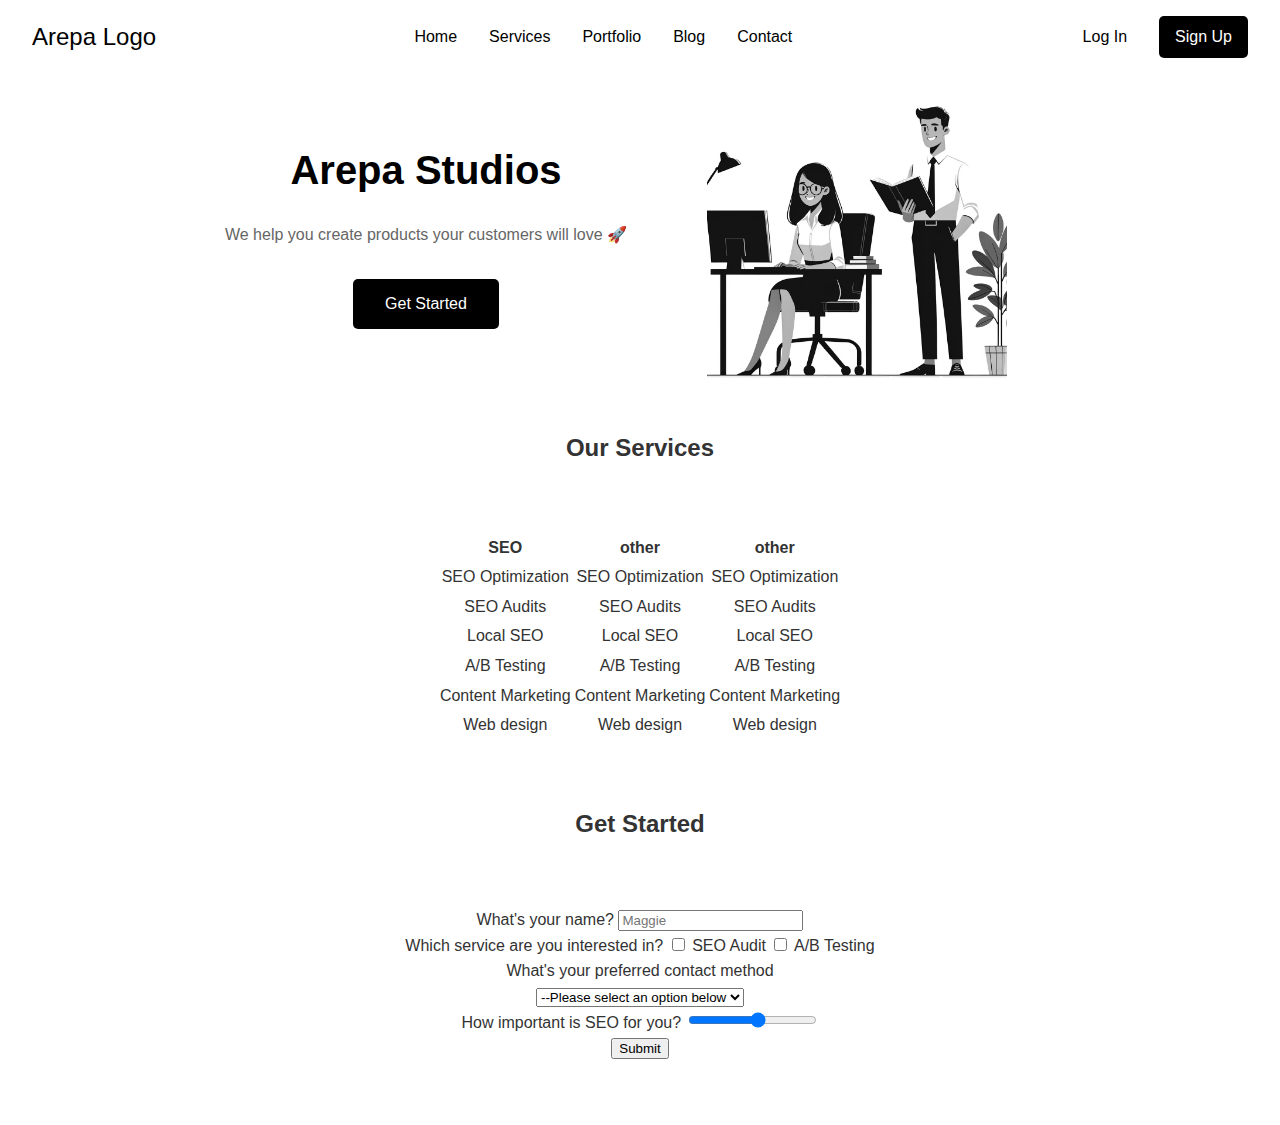
==== index.html @ 4d491606 "hero updates" ====
<!DOCTYPE html>
<html lang="en">
	<head>
		<meta charset="UTF-8" />
		<meta
			name="viewport"
			content="width=device-width, initial-scale=1.0" />
		<title>Grow your business Arepa Studios</title>
		<link
			rel="stylesheet"
			href="index.css " />
	</head>
	<body>
		<header>
			<nav>
				<div class="logo">Arepa Logo</div>
				<ul class="nav-links">
					<li><a href="#home">Home</a></li>
					<li><a href="#services">Services</a></li>
					<li><a href="#portfolio">Portfolio</a></li>
					<li><a href="#blog">Blog</a></li>
					<li><a href="#contact">Contact</a></li>
				</ul>
				<div class="auth-buttons">
					<a
						href="#login"
						class="log-in"
						>Log In</a
					>
					<a
						href="#signup"
						class="sign-up"
						>Sign Up</a
					>
				</div>
			</nav>
		</header>
		<main>
			<section id="main">
				<section
					id="home-section"
					class="hero">
					<h1>Arepa Studios</h1>
					<p>We help you create products your customers will love 🚀</p>
					<div class="cta-buttons">
						<a
							href="#get-started"
							class="btn-get-started"
							>Get Started</a
						>
					</div>
				</section>
				<section class="hero-image-section">
					<img
						src="hero-image.png"
						alt="working-to-help-you"
						id="hero-image" />
				</section>
			</section>
			<h2>Our Services</h2>
			<section id="table-section">
				<table id="services-table">
					<thead>
						<tr>
							<th>SEO</th>
							<th>other</th>
							<th>other</th>
						</tr>
					</thead>
					<tbody>
						<tr>
							<td>SEO Optimization</td>
							<td>SEO Optimization</td>
							<td>SEO Optimization</td>
						</tr>
						<tr>
							<td>SEO Audits</td>
							<td>SEO Audits</td>
							<td>SEO Audits</td>
						</tr>
						<tr>
							<td>Local SEO</td>
							<td>Local SEO</td>
							<td>Local SEO</td>
						</tr>
						<tr>
							<td>A/B Testing</td>
							<td>A/B Testing</td>
							<td>A/B Testing</td>
						</tr>
						<tr>
							<td>Content Marketing</td>
							<td>Content Marketing</td>
							<td>Content Marketing</td>
						</tr>
						<tr>
							<td>Web design</td>
							<td>Web design</td>
							<td>Web design</td>
						</tr>
					</tbody>
				</table>
			</section>
			<h2>Get Started</h2>
			<section id="form">
				<form
					action="/service"
					method="get"
					id="contact-form">
					<div>
						<label for="name-input">What's your name?</label>
						<input
							type="text"
							id="name-input"
							placeholder="Maggie"
							name="name"
							required="true"
							minlength="3"
							maxlength="30" />
					</div>
					<div>
						<label for="service-input"
							>Which service are you interested in?</label
						>
						<input
							type="checkbox"
							id="seo-audit"
							name="seo-audit" />
						<label for="seo-audit">SEO Audit</label>
						<input
							type="checkbox"
							id="ab-testing"
							name="ab-testing" />
						<label for="ab-testing">A/B Testing</label>
					</div>
					<div>
						<p>What's your preferred contact method</p>
						<select
							name="contact-method"
							id="contact-method"
							required="true">
							<option value="">--Please select an option below</option>
							<option value="Call">Call</option>
							<option value="Text">Text</option>
						</select>
					</div>
					<div>
						<label for="seo-importance">How important is SEO for you?</label>
						<input
							type="range"
							name="seo-importance"
							id="seo-importance"
							min="1"
							max="10"
							required="true" />
					</div>
					<button type="submit">Submit</button>
				</form>
			</section>
		</main>
		<footer></footer>
	</body>
</html>
---- index.css ----
/* Reset some basic elements */
body,
h1,
h2,
p,
ul {
	margin: 0;
	padding: 0;
}

/* Basic styling */
body {
	font-family: 'Arial', sans-serif;
	line-height: 1.6;
	color: #333;
}
/* Navigation styling */
nav {
	display: flex;
	justify-content: space-between;
	align-items: center;
	padding: 1em 2em;
	background-color: #fff;
}
h1,
h2 {
	display: flex;
	justify-content: center;
}
.logo {
	font-size: 1.5em;
	color: #000;
}
.nav-links {
	list-style: none;
	display: flex;
}
.nav-links li {
	padding: 0 1em;
}
.nav-links a {
	text-decoration: none;
	color: #000;
}
.auth-buttons {
	display: flex;
}

.auth-buttons a {
	text-decoration: none;
	padding: 0.5em 1em;
	margin-left: 1em;
	border-radius: 5px;
	border: none;
}

.log-in {
	background-color: transparent;
	color: #000;
}

.sign-up {
	background-color: black;
	color: white;
}
/* Hero section styling */
.hero {
	text-align: center;
	padding: 4em 1em;
	background-color: white;
}

.hero h1 {
	margin-bottom: 0.5em;
	font-size: 2.5em;
	color: #000;
}

.hero p {
	margin-bottom: 2em;
	color: #666;
}

.cta-buttons {
	display: flex;
	justify-content: center;
	gap: 1em;
}

.btn-get-started {
	padding: 0.75em 2em;
	text-decoration: none;
	border-radius: 5px;
	border: none;
	color: white;
	cursor: pointer;
}

.btn-get-started {
	background-color: black; /* Update with the button color from your design */
}
.hero-image-section {
	text-align: center;
	padding: 0.75em 2em;
}
#hero-image {
	max-width: 300px;
	padding: 0.75em 2em;
}
#main {
	display: flex;
	justify-content: center;
}
#table-section {
	display: flex;
	justify-content: center;
	text-align: center;
	padding: 4em 1em;
}
#form {
	display: flex;
	justify-content: center;
	text-align: center;
	padding: 4em 1em;
}
@media (max-width: 768px) {
	/* Adjust styles for mobile responsiveness */
	.nav-links,
	.auth-buttons {
		display: none; /* Hide on mobile, show as dropdown, or turn into hamburger menu */
	}

	.hero {
		padding: 2em 1em;
	}

	.cta-buttons {
		flex-direction: column;
	}
}
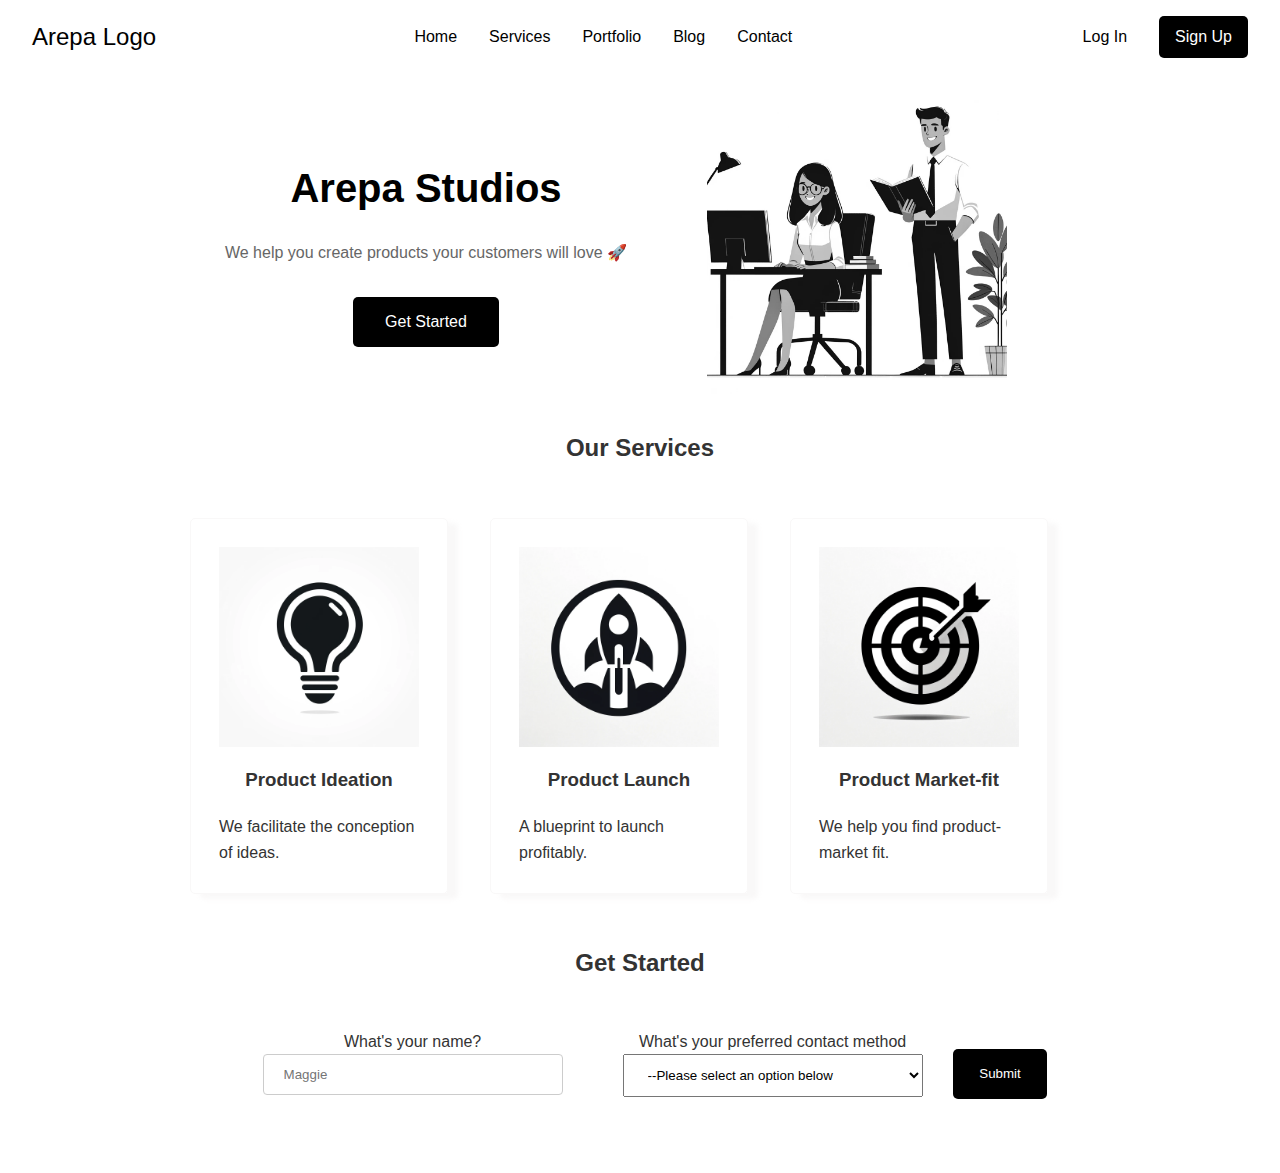
==== commit 4c109c3f: "style changes" ====
--- a/index.html
+++ b/index.html
@@ -36,29 +36,73 @@
 			</nav>
 		</header>
 		<main>
-			<section id="main">
-				<section
-					id="home-section"
-					class="hero">
-					<h1>Arepa Studios</h1>
-					<p>We help you create products your customers will love 🚀</p>
-					<div class="cta-buttons">
-						<a
-							href="#get-started"
-							class="btn-get-started"
-							>Get Started</a
-						>
+			<section
+				id="Hero"
+				class="Section">
+				<div class="Container">
+					<div id="hero-container">
+						<div
+							id="home-section"
+							class="hero">
+							<h1>Arepa Studios</h1>
+							<p>We help you create products your customers will love 🚀</p>
+							<div class="cta-buttons">
+								<a
+									href="#get-started"
+									class="btn-cta"
+									>Get Started</a
+								>
+							</div>
+						</div>
+						<div class="hero-image-section">
+							<img
+								src="assets/hero-image.png"
+								alt="working-to-help-you"
+								id="hero-image" />
+						</div>
 					</div>
-				</section>
-				<section class="hero-image-section">
-					<img
-						src="hero-image.png"
-						alt="working-to-help-you"
-						id="hero-image" />
-				</section>
+				</div>
 			</section>
 			<h2>Our Services</h2>
-			<section id="table-section">
+			<section
+				class="Section"
+				id="cards section">
+				<div class="Container">
+					<div class="card-holder">
+						<div
+							class="card-div"
+							id="card-one">
+							<img
+								src="assets/lightbulb-ideation.webp"
+								alt="product ideation card"
+								class="product-image" />
+							<h3>Product Ideation</h3>
+							<p>We facilitate the conception of ideas.</p>
+						</div>
+						<div
+							class="card-div"
+							id="card-two">
+							<img
+								src="assets/launch.webp"
+								alt="product launch card"
+								class="product-image" />
+							<h3>Product Launch</h3>
+							<p>A blueprint to launch profitably.</p>
+						</div>
+						<div
+							class="card-div"
+							id="card-three">
+							<img
+								src="assets/pmf.webp"
+								alt="product Market-fit card"
+								class="product-image" />
+							<h3>Product Market-fit</h3>
+							<p>We help you find product-market fit.</p>
+						</div>
+					</div>
+				</div>
+			</section>
+			<!-- <section id="table-section">
 				<table id="services-table">
 					<thead>
 						<tr>
@@ -100,61 +144,46 @@
 						</tr>
 					</tbody>
 				</table>
-			</section>
+			</section> -->
 			<h2>Get Started</h2>
 			<section id="form">
 				<form
 					action="/service"
 					method="get"
-					id="contact-form">
-					<div>
-						<label for="name-input">What's your name?</label>
-						<input
-							type="text"
-							id="name-input"
-							placeholder="Maggie"
-							name="name"
-							required="true"
-							minlength="3"
-							maxlength="30" />
+					id="contact-form"
+					class="form">
+					<div id="form-div">
+						<div class="form-input-div">
+							<label for="name-input">What's your name?</label>
+							<input
+								type="text"
+								id="name-input"
+								placeholder="Maggie"
+								name="name"
+								required="true"
+								minlength="3"
+								maxlength="30" />
+						</div>
+						<div
+							id="contact-method-div"
+							class="form-input-div">
+							<p>What's your preferred contact method</p>
+							<select
+								name="contact-method"
+								id="contact-method"
+								required="true">
+								<option value="">--Please select an option below</option>
+								<option value="Call">Call</option>
+								<option value="Text">Text</option>
+							</select>
+						</div>
+						<button
+							type="submit"
+							class="btn-cta"
+							id="form-button">
+							Submit
+						</button>
 					</div>
-					<div>
-						<label for="service-input"
-							>Which service are you interested in?</label
-						>
-						<input
-							type="checkbox"
-							id="seo-audit"
-							name="seo-audit" />
-						<label for="seo-audit">SEO Audit</label>
-						<input
-							type="checkbox"
-							id="ab-testing"
-							name="ab-testing" />
-						<label for="ab-testing">A/B Testing</label>
-					</div>
-					<div>
-						<p>What's your preferred contact method</p>
-						<select
-							name="contact-method"
-							id="contact-method"
-							required="true">
-							<option value="">--Please select an option below</option>
-							<option value="Call">Call</option>
-							<option value="Text">Text</option>
-						</select>
-					</div>
-					<div>
-						<label for="seo-importance">How important is SEO for you?</label>
-						<input
-							type="range"
-							name="seo-importance"
-							id="seo-importance"
-							min="1"
-							max="10"
-							required="true" />
-					</div>
-					<button type="submit">Submit</button>
 				</form>
 			</section>
 		</main>
--- a/index.css
+++ b/index.css
@@ -87,21 +87,43 @@
 	gap: 1em;
 }
 
-.btn-get-started {
+.btn-cta {
 	padding: 0.75em 2em;
 	text-decoration: none;
 	border-radius: 5px;
 	border: none;
 	color: white;
 	cursor: pointer;
-}
-
-.btn-get-started {
-	background-color: black; /* Update with the button color from your design */
+	background-color: #000;
+}
+.btn-cta:hover {
+	background-color: #464343;
+	padding: 1.5em 3em;
 }
 .hero-image-section {
 	text-align: center;
 	padding: 0.75em 2em;
+}
+.card-holder {
+	display: grid;
+	grid-template-columns: [one] 1fr [two] 300px [three] 300px [four] 300px [five] 1fr;
+	justify-content: center;
+	margin: 50px;
+}
+.card-div {
+	display: flex;
+	max-width: 200px;
+	border: 1px solid #e6e3e33f;
+	border-radius: 5px;
+	flex-direction: column;
+	justify-content: center;
+	justify-items: center;
+	align-items: center;
+	padding: 28px;
+	box-shadow: 10px 5px 5px #e6e3e33f;
+}
+.product-image {
+	max-width: 200px;
 }
 #hero-image {
 	max-width: 300px;
@@ -121,7 +143,52 @@
 	display: flex;
 	justify-content: center;
 	text-align: center;
-	padding: 4em 1em;
+	padding: 1em 1em;
+	margin-bottom: 20px;
+}
+#form-div {
+	display: flex;
+	flex-direction: row;
+	margin-bottom: 10px;
+}
+.form-input-div {
+	display: flex;
+	flex-direction: column;
+	margin: 30px;
+}
+#hero-container {
+	display: flex;
+	flex-direction: row;
+	justify-content: center;
+	align-items: center;
+}
+#card-one {
+	grid-column-start: two;
+}
+#card-two {
+	grid-column-start: three;
+}
+#card-three {
+	grid-column-start: four;
+}
+#contact-method-div {
+	width: 300px;
+}
+#contact-method {
+	padding: 12px 20px;
+	box-sizing: border-box;
+}
+#form-button {
+	max-width: 100px;
+	max-height: 50px;
+	margin-top: 50px;
+}
+#name-input {
+	width: 300px;
+	padding: 12px 20px;
+	border: 1px solid #ccc;
+	border-radius: 4px;
+	box-sizing: border-box;
 }
 @media (max-width: 768px) {
 	/* Adjust styles for mobile responsiveness */
@@ -137,4 +204,28 @@
 	.cta-buttons {
 		flex-direction: column;
 	}
-}
+	.product-image {
+		max-width: 150px;
+	}
+}
+@media (max-width: 430px) {
+	.card-holder {
+		grid-template-columns: [one] 120px [two] 120px [three] 120px;
+	}
+	.card-div {
+		max-width: 100px;
+		padding: 15px;
+	}
+	.product-image {
+		max-width: 100px;
+	}
+	#card-one {
+		grid-column-start: one;
+	}
+	#card-two {
+		grid-column-start: two;
+	}
+	#card-three {
+		grid-column-start: three;
+	}
+}
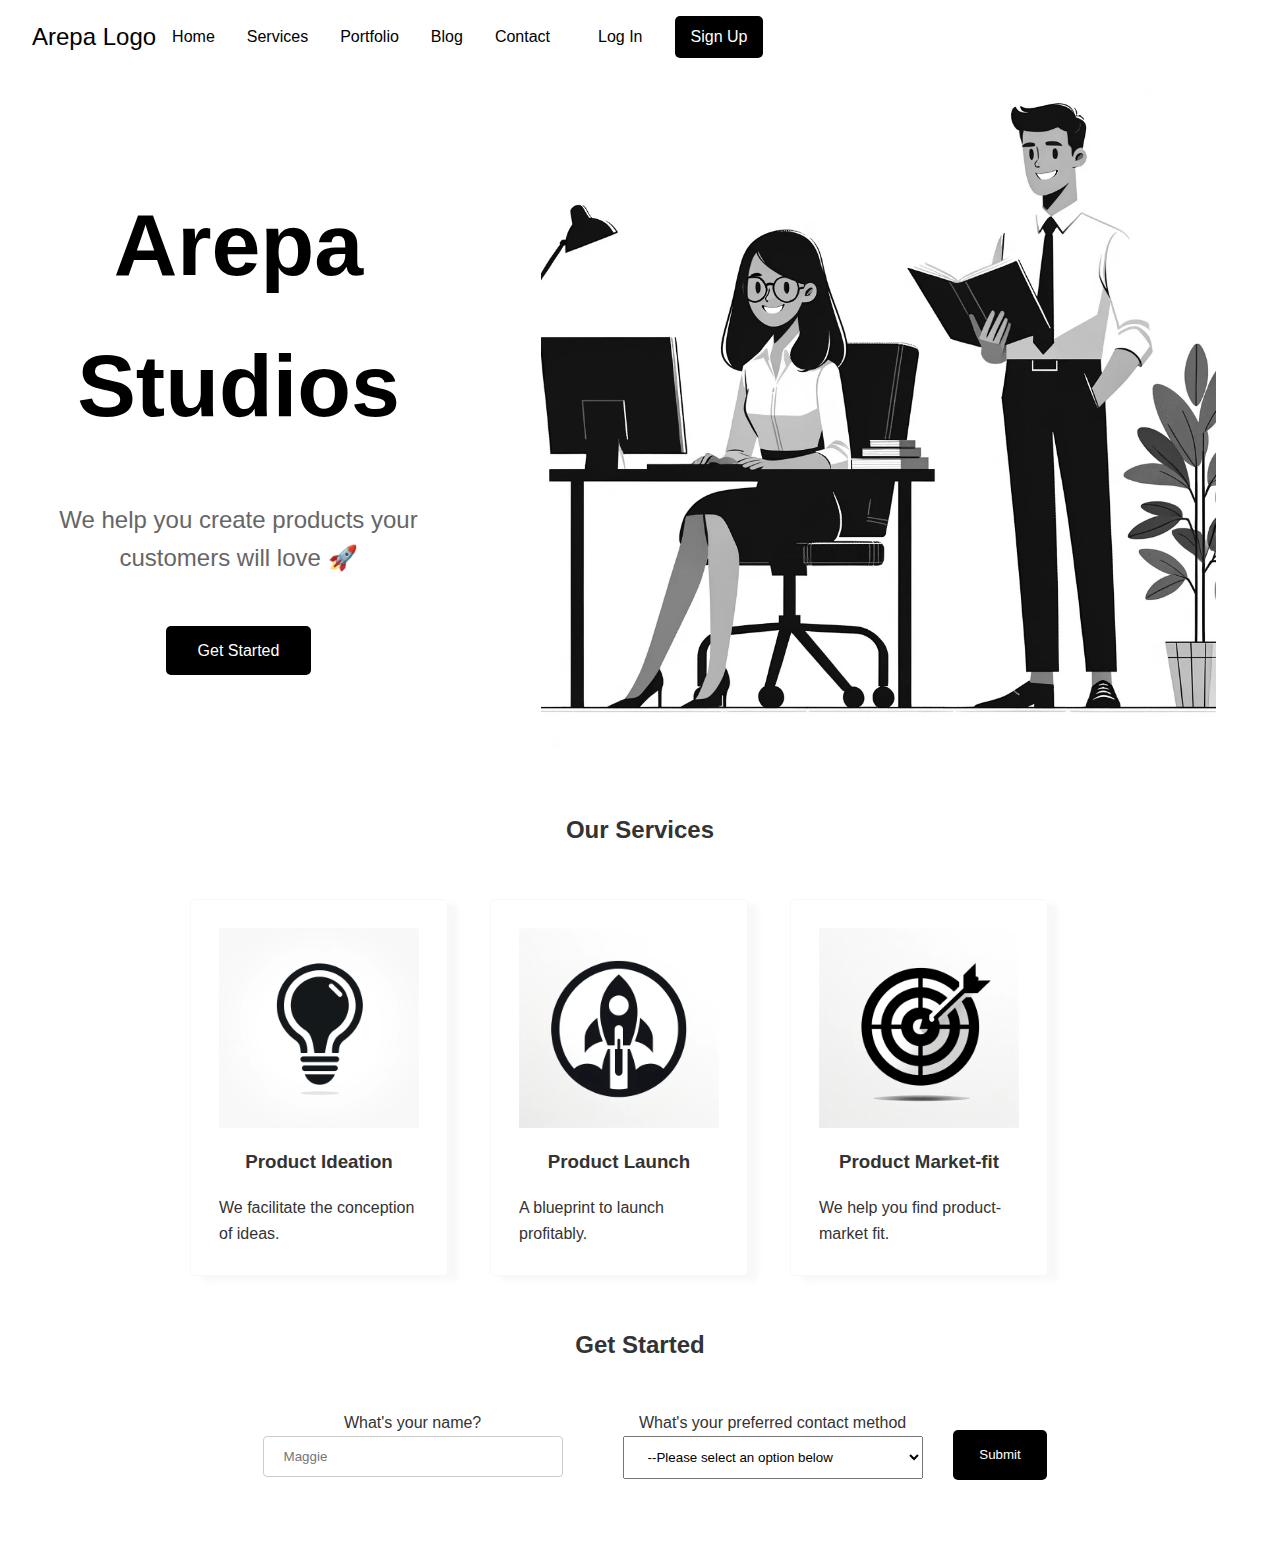
==== commit 7ce68fc6: "adds position" ====
--- a/index.html
+++ b/index.html
@@ -12,28 +12,32 @@
 	</head>
 	<body>
 		<header>
-			<nav>
-				<div class="logo">Arepa Logo</div>
-				<ul class="nav-links">
-					<li><a href="#home">Home</a></li>
-					<li><a href="#services">Services</a></li>
-					<li><a href="#portfolio">Portfolio</a></li>
-					<li><a href="#blog">Blog</a></li>
-					<li><a href="#contact">Contact</a></li>
-				</ul>
-				<div class="auth-buttons">
-					<a
-						href="#login"
-						class="log-in"
-						>Log In</a
-					>
-					<a
-						href="#signup"
-						class="sign-up"
-						>Sign Up</a
-					>
+			<section class="Section">
+				<div class="Container">
+					<nav class="nav">
+						<div class="logo">Arepa Logo</div>
+						<ul class="nav-links">
+							<li><a href="#home">Home</a></li>
+							<li><a href="#services">Services</a></li>
+							<li><a href="#portfolio">Portfolio</a></li>
+							<li><a href="#blog">Blog</a></li>
+							<li><a href="#contact">Contact</a></li>
+						</ul>
+						<div class="auth-buttons">
+							<a
+								href="#login"
+								class="log-in"
+								>Log In</a
+							>
+							<a
+								href="#signup"
+								class="sign-up"
+								>Sign Up</a
+							>
+						</div>
+					</nav>
 				</div>
-			</nav>
+			</section>
 		</header>
 		<main>
 			<section
@@ -102,49 +106,7 @@
 					</div>
 				</div>
 			</section>
-			<!-- <section id="table-section">
-				<table id="services-table">
-					<thead>
-						<tr>
-							<th>SEO</th>
-							<th>other</th>
-							<th>other</th>
-						</tr>
-					</thead>
-					<tbody>
-						<tr>
-							<td>SEO Optimization</td>
-							<td>SEO Optimization</td>
-							<td>SEO Optimization</td>
-						</tr>
-						<tr>
-							<td>SEO Audits</td>
-							<td>SEO Audits</td>
-							<td>SEO Audits</td>
-						</tr>
-						<tr>
-							<td>Local SEO</td>
-							<td>Local SEO</td>
-							<td>Local SEO</td>
-						</tr>
-						<tr>
-							<td>A/B Testing</td>
-							<td>A/B Testing</td>
-							<td>A/B Testing</td>
-						</tr>
-						<tr>
-							<td>Content Marketing</td>
-							<td>Content Marketing</td>
-							<td>Content Marketing</td>
-						</tr>
-						<tr>
-							<td>Web design</td>
-							<td>Web design</td>
-							<td>Web design</td>
-						</tr>
-					</tbody>
-				</table>
-			</section> -->
+
 			<h2>Get Started</h2>
 			<section id="form">
 				<form
--- a/index.css
+++ b/index.css
@@ -72,12 +72,13 @@
 
 .hero h1 {
 	margin-bottom: 0.5em;
-	font-size: 2.5em;
+	font-size: 5.5em;
 	color: #000;
 }
 
 .hero p {
 	margin-bottom: 2em;
+	font-size: 1.5em;
 	color: #666;
 }
 
@@ -97,8 +98,10 @@
 	background-color: #000;
 }
 .btn-cta:hover {
-	background-color: #464343;
-	padding: 1.5em 3em;
+	background-color: gray;
+	position: relative;
+	bottom: 5px;
+	right: 5px;
 }
 .hero-image-section {
 	text-align: center;
@@ -125,8 +128,13 @@
 .product-image {
 	max-width: 200px;
 }
+.nav {
+	position: fixed;
+	top: 0px;
+	left: 0px;
+}
 #hero-image {
-	max-width: 300px;
+	max-width: 675px;
 	padding: 0.75em 2em;
 }
 #main {
@@ -161,6 +169,7 @@
 	flex-direction: row;
 	justify-content: center;
 	align-items: center;
+	margin: 60px 0 20px 0;
 }
 #card-one {
 	grid-column-start: two;
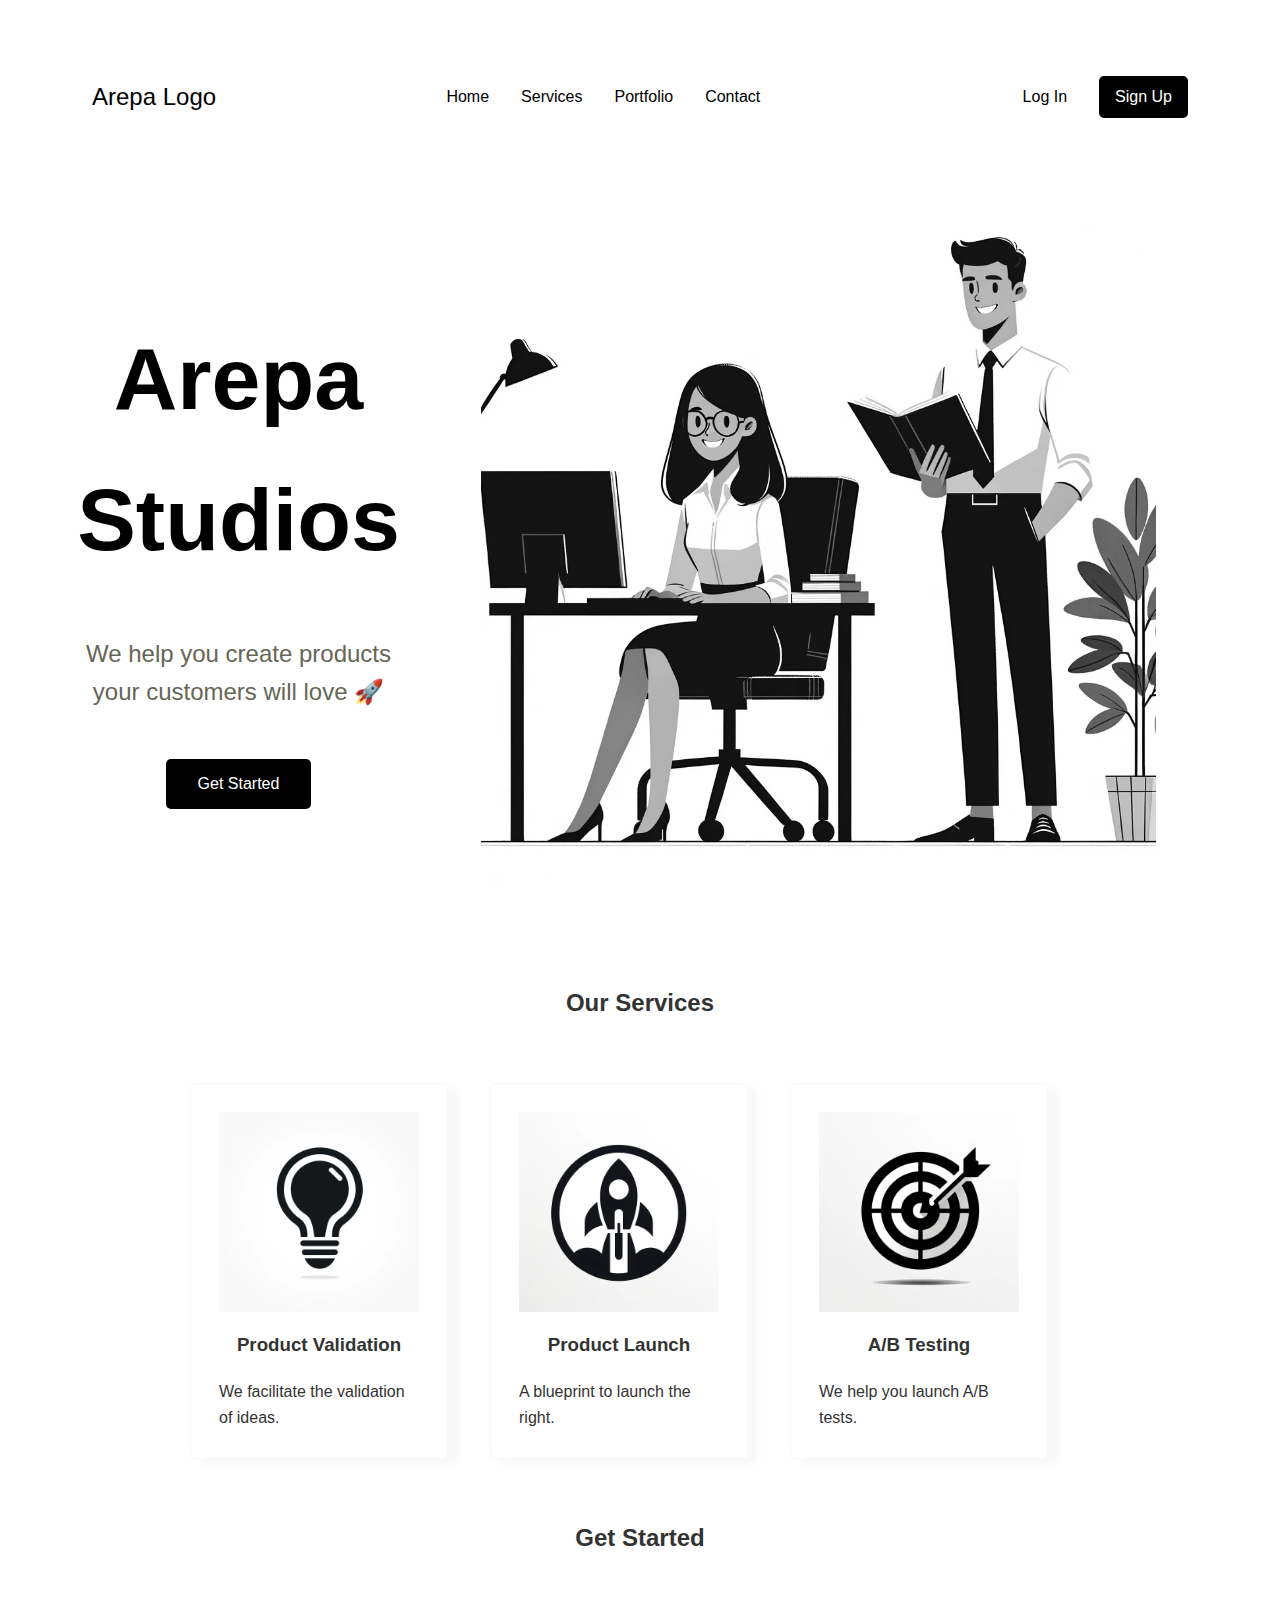
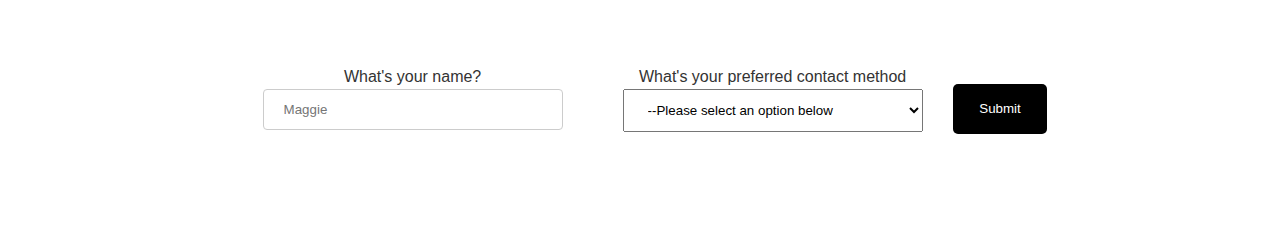
==== commit 3a515f2c: "makes it responsive" ====
--- a/index.html
+++ b/index.html
@@ -14,13 +14,33 @@
 		<header>
 			<section class="Section">
 				<div class="Container">
-					<nav class="nav">
+					<nav id="nav-bar">
 						<div class="logo">Arepa Logo</div>
 						<ul class="nav-links">
 							<li><a href="#home">Home</a></li>
 							<li><a href="#services">Services</a></li>
 							<li><a href="#portfolio">Portfolio</a></li>
-							<li><a href="#blog">Blog</a></li>
+							<li><a href="#contact">Contact</a></li>
+						</ul>
+						<div class="auth-buttons">
+							<a
+								href="#login"
+								class="log-in"
+								>Log In</a
+							>
+							<a
+								href="#signup"
+								class="sign-up"
+								>Sign Up</a
+							>
+						</div>
+					</nav>
+					<nav id="burguer-nav-bar">
+						<div class="logo">Arepa Logo</div>
+						<ul class="nav-links">
+							<li><a href="#home">Home</a></li>
+							<li><a href="#services">Services</a></li>
+							<li><a href="#portfolio">Portfolio</a></li>
 							<li><a href="#contact">Contact</a></li>
 						</ul>
 						<div class="auth-buttons">
@@ -80,8 +100,8 @@
 								src="assets/lightbulb-ideation.webp"
 								alt="product ideation card"
 								class="product-image" />
-							<h3>Product Ideation</h3>
-							<p>We facilitate the conception of ideas.</p>
+							<h3>Product Validation</h3>
+							<p>We facilitate the validation of ideas.</p>
 						</div>
 						<div
 							class="card-div"
@@ -91,7 +111,7 @@
 								alt="product launch card"
 								class="product-image" />
 							<h3>Product Launch</h3>
-							<p>A blueprint to launch profitably.</p>
+							<p>A blueprint to launch the right.</p>
 						</div>
 						<div
 							class="card-div"
@@ -100,15 +120,16 @@
 								src="assets/pmf.webp"
 								alt="product Market-fit card"
 								class="product-image" />
-							<h3>Product Market-fit</h3>
-							<p>We help you find product-market fit.</p>
+							<h3>A/B Testing</h3>
+							<p>We help you launch A/B tests.</p>
 						</div>
 					</div>
 				</div>
 			</section>
-
 			<h2>Get Started</h2>
-			<section id="form">
+			<section
+				id="form"
+				class="Section">
 				<form
 					action="/service"
 					method="get"
--- a/index.css
+++ b/index.css
@@ -1,4 +1,3 @@
-/* Reset some basic elements */
 body,
 h1,
 h2,
@@ -8,19 +7,21 @@
 	padding: 0;
 }
 
-/* Basic styling */
 body {
 	font-family: 'Arial', sans-serif;
 	line-height: 1.6;
 	color: #333;
 }
-/* Navigation styling */
+
 nav {
 	display: flex;
 	justify-content: space-between;
 	align-items: center;
 	padding: 1em 2em;
 	background-color: #fff;
+	/* position: fixed; */
+	top: 0px;
+	left: 0px;
 }
 h1,
 h2 {
@@ -63,7 +64,9 @@
 	background-color: black;
 	color: white;
 }
-/* Hero section styling */
+.Section {
+	margin: 60px 60px;
+}
 .hero {
 	text-align: center;
 	padding: 4em 1em;
@@ -79,7 +82,7 @@
 .hero p {
 	margin-bottom: 2em;
 	font-size: 1.5em;
-	color: #666;
+	color: #665;
 }
 
 .cta-buttons {
@@ -100,8 +103,10 @@
 .btn-cta:hover {
 	background-color: gray;
 	position: relative;
-	bottom: 5px;
-	right: 5px;
+	bottom: 1%;
+	right: 1px;
+	transition: background-color 1s ease;
+	transform: rotate(360deg);
 }
 .hero-image-section {
 	text-align: center;
@@ -111,7 +116,6 @@
 	display: grid;
 	grid-template-columns: [one] 1fr [two] 300px [three] 300px [four] 300px [five] 1fr;
 	justify-content: center;
-	margin: 50px;
 }
 .card-div {
 	display: flex;
@@ -128,11 +132,6 @@
 .product-image {
 	max-width: 200px;
 }
-.nav {
-	position: fixed;
-	top: 0px;
-	left: 0px;
-}
 #hero-image {
 	max-width: 675px;
 	padding: 0.75em 2em;
@@ -141,6 +140,9 @@
 	display: flex;
 	justify-content: center;
 }
+#burguer-nav-bar {
+	display: none;
+}
 #table-section {
 	display: flex;
 	justify-content: center;
@@ -152,7 +154,6 @@
 	justify-content: center;
 	text-align: center;
 	padding: 1em 1em;
-	margin-bottom: 20px;
 }
 #form-div {
 	display: flex;
@@ -169,7 +170,11 @@
 	flex-direction: row;
 	justify-content: center;
 	align-items: center;
-	margin: 60px 0 20px 0;
+	/* margin: 60px 0 20px 0; */
+}
+#home-section {
+	display: flex;
+	flex-direction: column;
 }
 #card-one {
 	grid-column-start: two;
@@ -199,17 +204,37 @@
 	border-radius: 4px;
 	box-sizing: border-box;
 }
+#text-div {
+	display: flex;
+	justify-content: center;
+}
 @media (max-width: 768px) {
-	/* Adjust styles for mobile responsiveness */
-	.nav-links,
-	.auth-buttons {
-		display: none; /* Hide on mobile, show as dropdown, or turn into hamburger menu */
+	nav {
+		display: flex;
+		flex-direction: column;
+		justify-content: space-between;
+		align-items: center;
+		padding: 1em 2em;
+		background-color: #fff;
+		/* position: fixed; */
+		top: 0px;
+		left: 0px;
+	}
+	nav ul,
+	nav div {
+		display: flex;
+		flex-direction: column;
 	}
 
 	.hero {
 		padding: 2em 1em;
 	}
-
+	#hero-container {
+		display: flex;
+		flex-direction: column;
+		justify-content: center;
+		align-items: center;
+	}
 	.cta-buttons {
 		flex-direction: column;
 	}
@@ -217,7 +242,16 @@
 		max-width: 150px;
 	}
 }
-@media (max-width: 430px) {
+@media (max-width: 435px) {
+	#hero-container {
+		display: flex;
+		flex-direction: column;
+		justify-content: center;
+		align-items: center;
+	}
+	#hero-image {
+		max-width: 390px;
+	}
 	.card-holder {
 		grid-template-columns: [one] 120px [two] 120px [three] 120px;
 	}
@@ -237,4 +271,16 @@
 	#card-three {
 		grid-column-start: three;
 	}
-}
+	#form-div {
+		display: flex;
+		flex-direction: column;
+		align-items: center;
+		width: 200px;
+		margin-bottom: 10px;
+	}
+	.form-input-div {
+		display: flex;
+		flex-direction: column;
+		margin: 30px;
+	}
+}
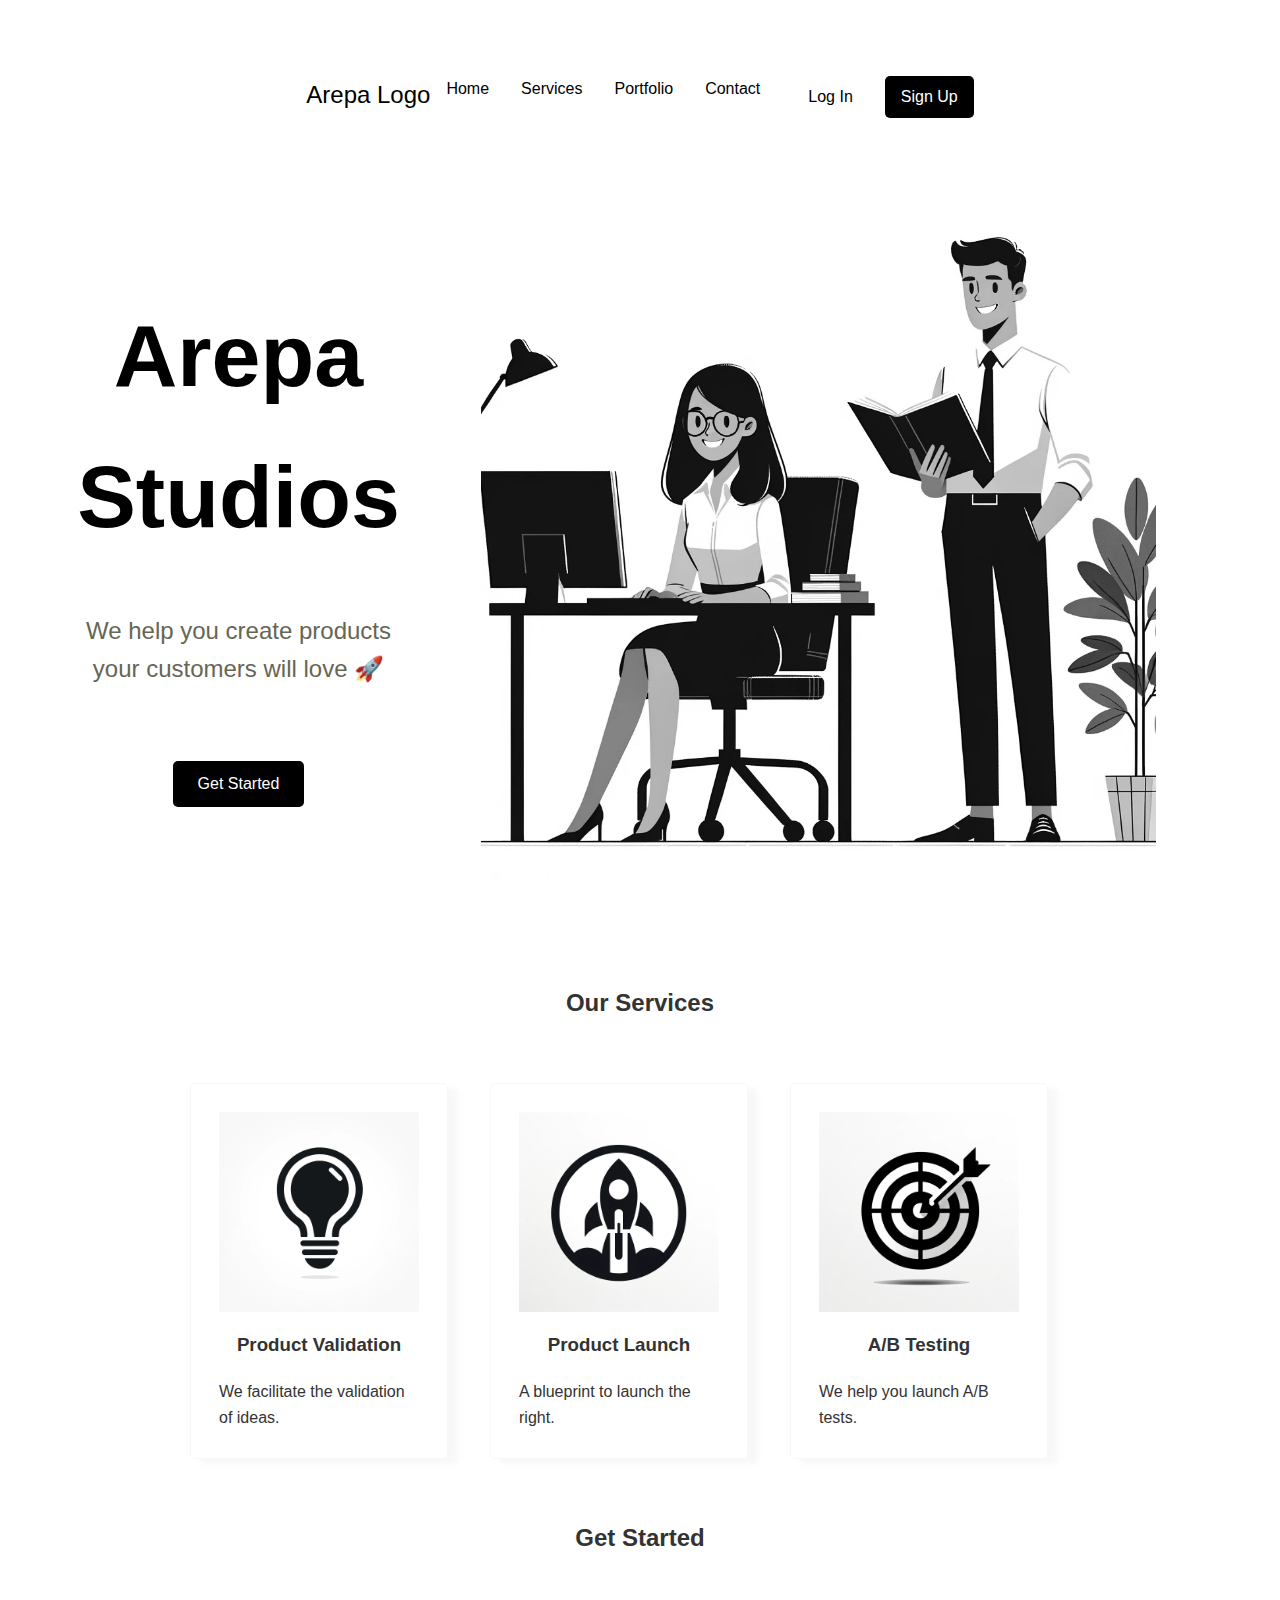
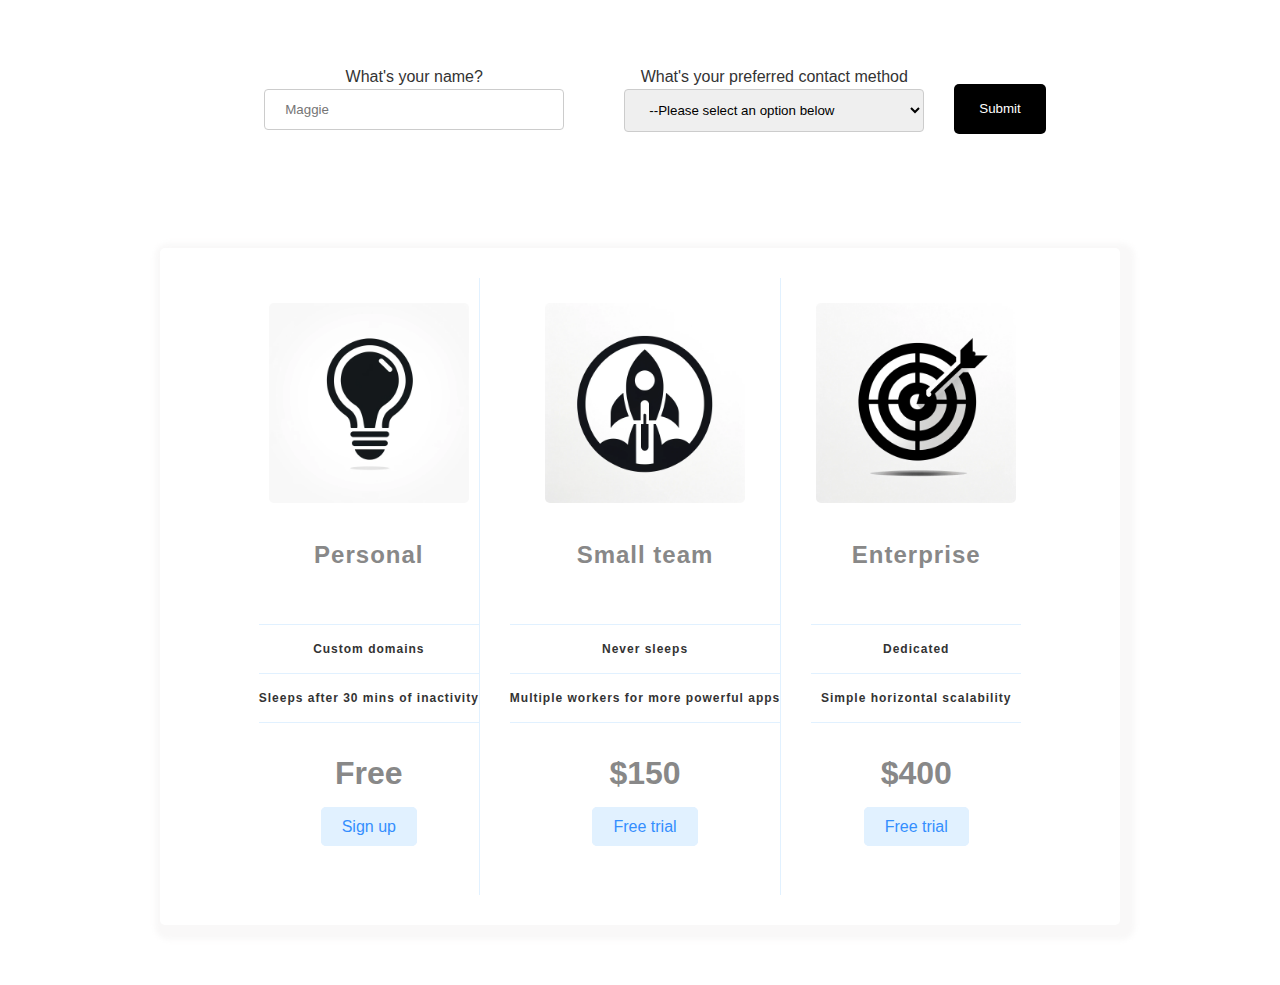
==== commit 57bb9fc8: "removes services" ====
--- a/index.html
+++ b/index.html
@@ -169,6 +169,71 @@
 					</div>
 				</form>
 			</section>
+			<section class="Section">
+				<div class="Container panel-container">
+					<div class="panel pricing-table">
+						<div class="pricing-plan">
+							<img
+								src="assets/lightbulb-ideation.webp"
+								alt=""
+								class="pricing-img" />
+							<h2 class="pricing-header">Personal</h2>
+							<ul class="pricing-features">
+								<li class="pricing-features-item">Custom domains</li>
+								<li class="pricing-features-item">
+									Sleeps after 30 mins of inactivity
+								</li>
+							</ul>
+							<span class="pricing-price">Free</span>
+							<a
+								href="#/"
+								class="pricing-button"
+								>Sign up</a
+							>
+						</div>
+
+						<div class="pricing-plan">
+							<img
+								src="assets/launch.webp"
+								alt=""
+								class="pricing-img" />
+							<h2 class="pricing-header">Small team</h2>
+							<ul class="pricing-features">
+								<li class="pricing-features-item">Never sleeps</li>
+								<li class="pricing-features-item">
+									Multiple workers for more powerful apps
+								</li>
+							</ul>
+							<span class="pricing-price">$150</span>
+							<a
+								href="#/"
+								class="pricing-button is-featured"
+								>Free trial</a
+							>
+						</div>
+
+						<div class="pricing-plan">
+							<img
+								src="assets/pmf.webp"
+								alt=""
+								class="pricing-img" />
+							<h2 class="pricing-header">Enterprise</h2>
+							<ul class="pricing-features">
+								<li class="pricing-features-item">Dedicated</li>
+								<li class="pricing-features-item">
+									Simple horizontal scalability
+								</li>
+							</ul>
+							<span class="pricing-price">$400</span>
+							<a
+								href="#/"
+								class="pricing-button"
+								>Free trial</a
+							>
+						</div>
+					</div>
+				</div>
+			</section>
 		</main>
 		<footer></footer>
 	</body>
--- a/index.css
+++ b/index.css
@@ -6,7 +6,10 @@
 	margin: 0;
 	padding: 0;
 }
-
+ol,
+ul {
+	list-style: none;
+}
 body {
 	font-family: 'Arial', sans-serif;
 	line-height: 1.6;
@@ -14,9 +17,6 @@
 }
 
 nav {
-	display: flex;
-	justify-content: space-between;
-	align-items: center;
 	padding: 1em 2em;
 	background-color: #fff;
 	/* position: fixed; */
@@ -92,7 +92,8 @@
 }
 
 .btn-cta {
-	padding: 0.75em 2em;
+	padding: 10px 25px;
+	margin: 25px 0;
 	text-decoration: none;
 	border-radius: 5px;
 	border: none;
@@ -132,6 +133,78 @@
 .product-image {
 	max-width: 200px;
 }
+.Container,
+.panel_container {
+	display: flex;
+	justify-content: center;
+}
+.panel {
+	background-color: white;
+	box-shadow: 5px 5px 5px 10px #e6e3e33f;
+	display: flex;
+	flex-direction: row;
+	justify-content: center;
+	padding: 15px 0;
+	border-radius: 5px;
+	width: 100%;
+	max-width: 960px;
+	text-align: center;
+	/* text-transform: uppercase; */
+}
+.pricing-plan {
+	border-bottom: none;
+	border-right: 1px solid #e1f1ff;
+	padding-bottom: 55px;
+	margin: 15px 15px;
+}
+.pricing-plan:last-child {
+	border-right: none;
+}
+.pricing-img {
+	max-width: 200px;
+	border-radius: 5px;
+	margin: 25px 5px;
+}
+.pricing-header {
+	color: #888;
+	font-weight: 600;
+	letter-spacing: 1px;
+}
+.pricing-features {
+	margin: 50px 0 25px;
+}
+.pricing-features-item {
+	font-weight: 600;
+	letter-spacing: 1px;
+	font-size: 12px;
+	line-height: 1.5;
+	padding: 15px 0;
+	border-top: 1px solid #e1f1ff;
+}
+.pricing-features-item:last-child {
+	border-bottom: 1px solid #e1f1ff;
+}
+.pricing-price {
+	color: #888;
+	display: block;
+	font-size: 32px;
+	font-weight: 700;
+	margin: 15px;
+}
+.pricing-button {
+	border: 1px solid #e1f1ff;
+	background-color: #e1f1ff;
+	color: #348efe;
+	border-radius: 5px;
+	padding: 10px 20px;
+	text-decoration: none;
+	margin: 25px 0;
+	transition: all 200ms ease-in-out;
+}
+.pricing-button:hover,
+.pricing-button:focus {
+	background-color: #9dd1ff;
+}
 #hero-image {
 	max-width: 675px;
 	padding: 0.75em 2em;
@@ -140,6 +213,9 @@
 	display: flex;
 	justify-content: center;
 }
+#nav-bar {
+	display: flex;
+}
 #burguer-nav-bar {
 	display: none;
 }
@@ -190,6 +266,8 @@
 }
 #contact-method {
 	padding: 12px 20px;
+	border: 1px solid #ccc;
+	border-radius: 4px;
 	box-sizing: border-box;
 }
 #form-button {
@@ -252,6 +330,49 @@
 	#hero-image {
 		max-width: 390px;
 	}
+	.panel {
+		background-color: white;
+		box-shadow: 5px 5px 5px 10px #e6e3e33f;
+		display: flex;
+		flex-direction: column;
+		justify-content: center;
+		padding: 15px 0;
+		border-radius: 5px;
+		width: 100%;
+		max-width: 960px;
+		text-align: center;
+		/* text-transform: uppercase; */
+	}
+	.pricing-plan {
+		flex-direction: column;
+		border-bottom: 1px solid e1f1ff;
+		padding-bottom: 55px;
+		margin: 15px 0;
+	}
+	.pricing-plan:last-child {
+		border-bottom: none;
+	}
+	.pricing-img {
+		max-width: 200px;
+		border-radius: 5px;
+		margin: 25px 5px;
+	}
+	.pricing-header {
+		color: #888;
+		font-weight: 600;
+		letter-spacing: 1px;
+	}
+	.pricing-features {
+		margin: 50px 0 25px;
+	}
+	.pricing-features-item {
+		font-weight: 600;
+		letter-spacing: 1px;
+		font-size: 12px;
+		line-height: 1.5;
+		padding: 15px 0;
+		border-top: 1px solid #e1f1ff;
+	}
 	.card-holder {
 		grid-template-columns: [one] 120px [two] 120px [three] 120px;
 	}
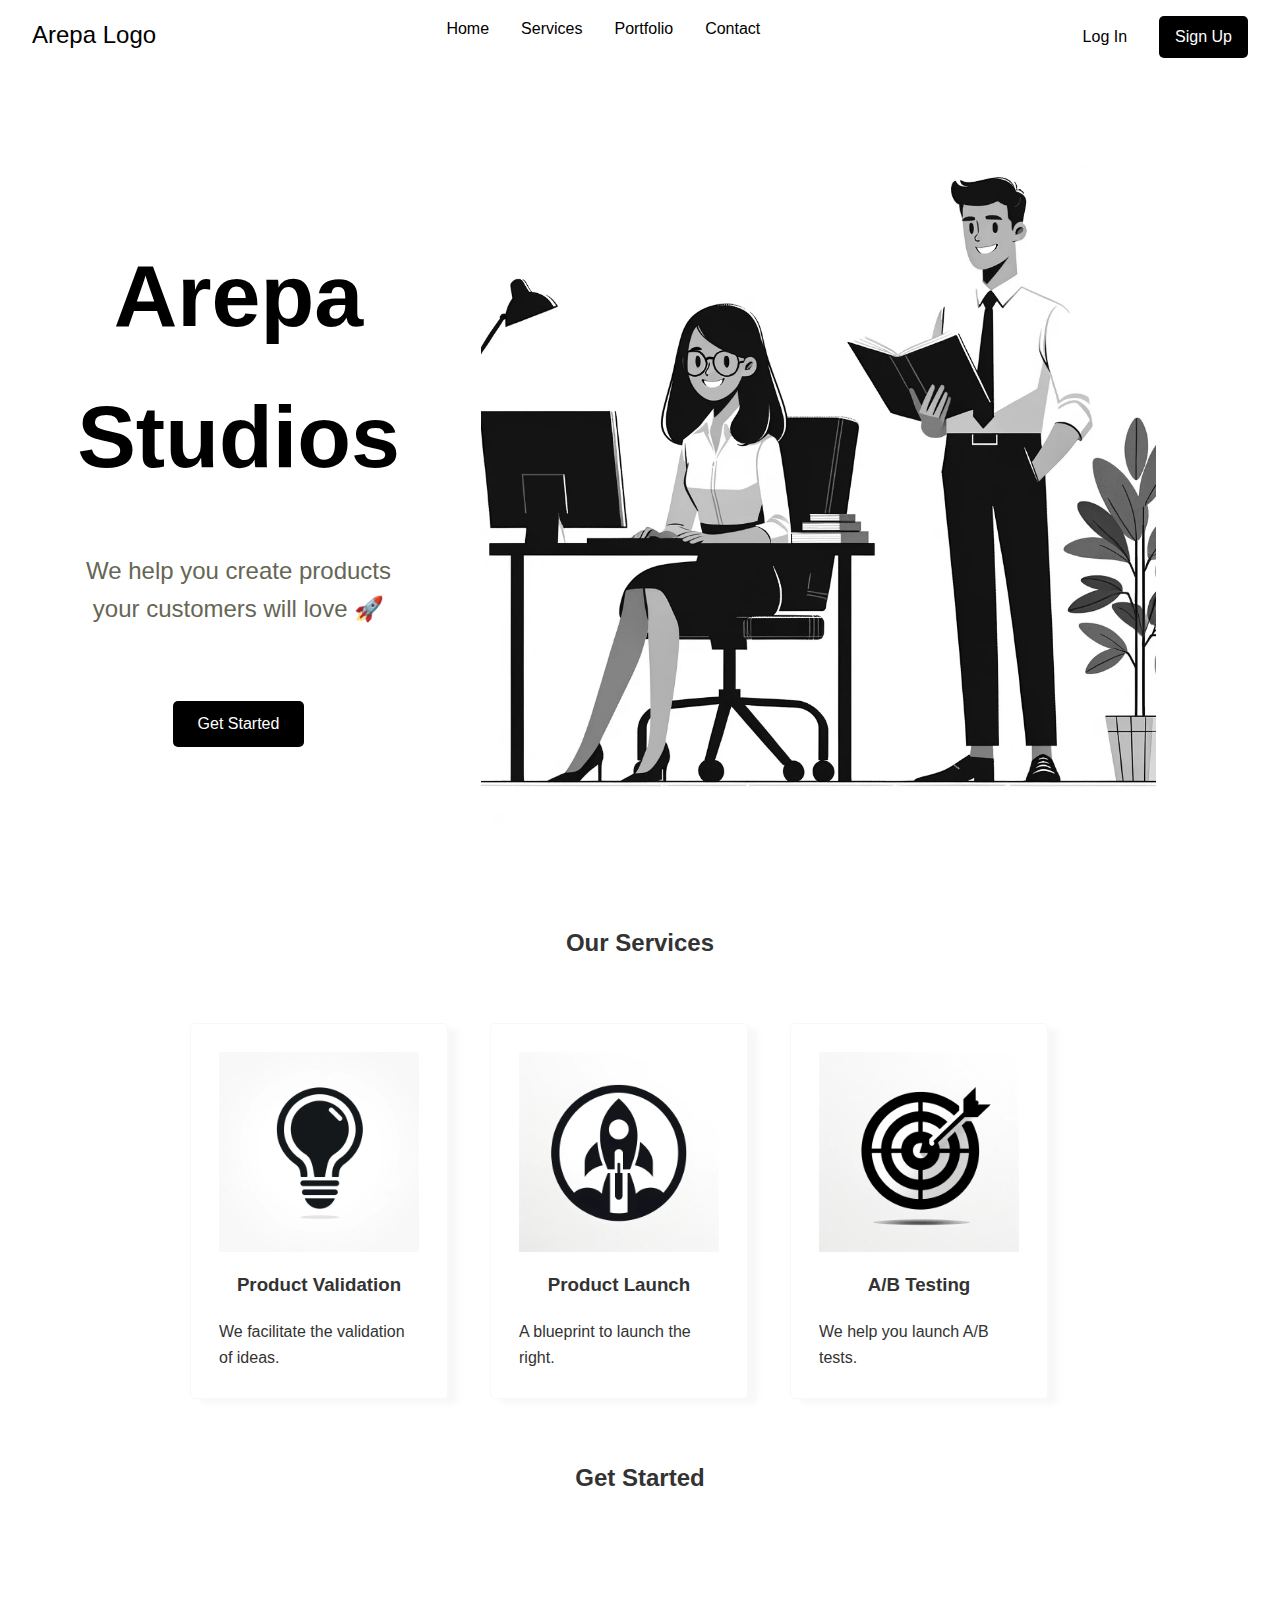
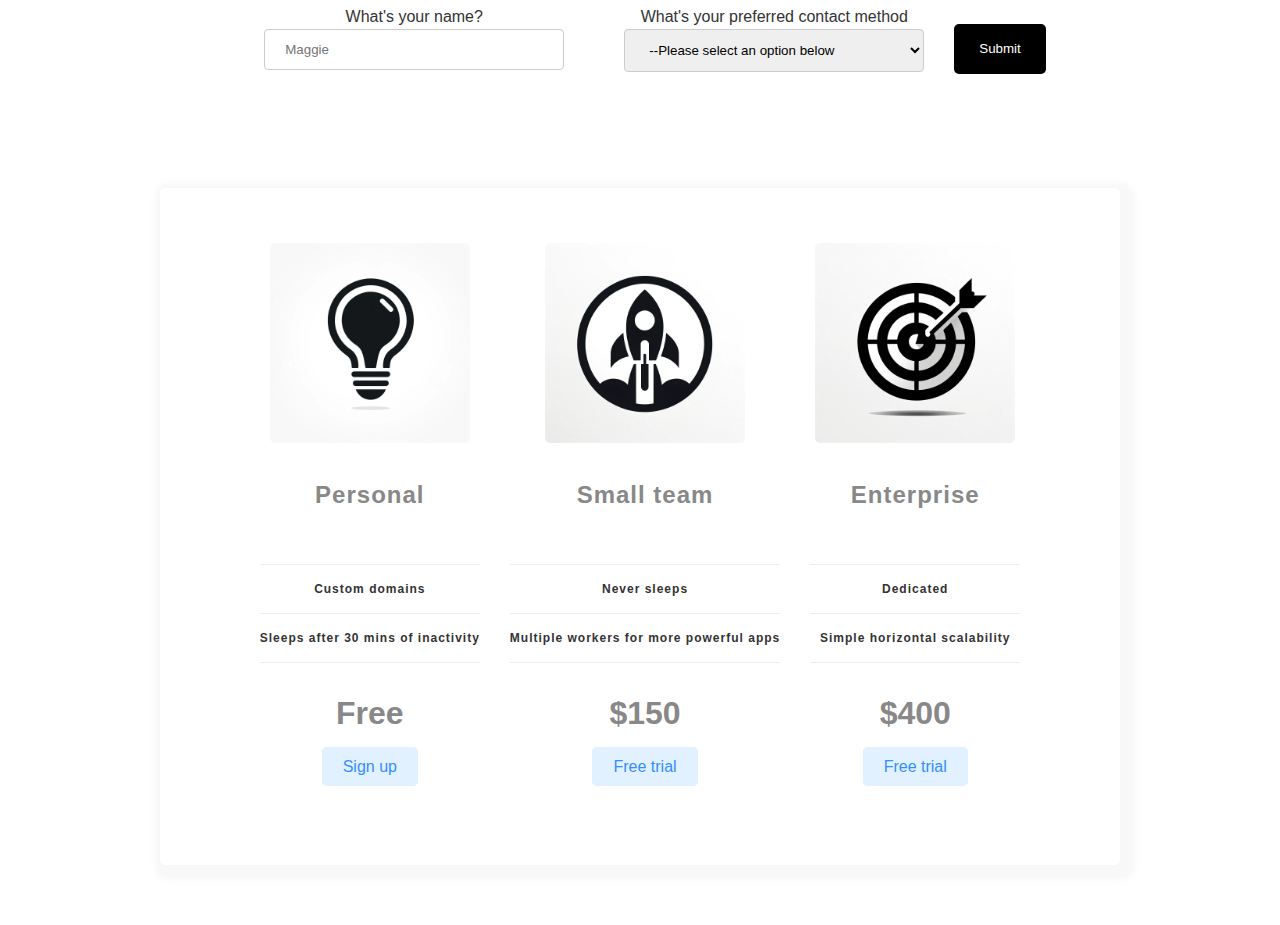
==== commit 5ee6fcc3: "nav bar styling" ====
--- a/index.html
+++ b/index.html
@@ -12,52 +12,48 @@
 	</head>
 	<body>
 		<header>
-			<section class="Section">
-				<div class="Container">
-					<nav id="nav-bar">
-						<div class="logo">Arepa Logo</div>
-						<ul class="nav-links">
-							<li><a href="#home">Home</a></li>
-							<li><a href="#services">Services</a></li>
-							<li><a href="#portfolio">Portfolio</a></li>
-							<li><a href="#contact">Contact</a></li>
-						</ul>
-						<div class="auth-buttons">
-							<a
-								href="#login"
-								class="log-in"
-								>Log In</a
-							>
-							<a
-								href="#signup"
-								class="sign-up"
-								>Sign Up</a
-							>
-						</div>
-					</nav>
-					<nav id="burguer-nav-bar">
-						<div class="logo">Arepa Logo</div>
-						<ul class="nav-links">
-							<li><a href="#home">Home</a></li>
-							<li><a href="#services">Services</a></li>
-							<li><a href="#portfolio">Portfolio</a></li>
-							<li><a href="#contact">Contact</a></li>
-						</ul>
-						<div class="auth-buttons">
-							<a
-								href="#login"
-								class="log-in"
-								>Log In</a
-							>
-							<a
-								href="#signup"
-								class="sign-up"
-								>Sign Up</a
-							>
-						</div>
-					</nav>
-				</div>
-			</section>
+			<nav id="nav-bar">
+				<div class="logo">Arepa Logo</div>
+				<ul class="nav-links">
+					<li><a href="#home">Home</a></li>
+					<li><a href="#services">Services</a></li>
+					<li><a href="#portfolio">Portfolio</a></li>
+					<li><a href="#contact">Contact</a></li>
+				</ul>
+				<div class="auth-buttons">
+					<a
+						href="#login"
+						class="log-in"
+						>Log In</a
+					>
+					<a
+						href="#signup"
+						class="sign-up"
+						>Sign Up</a
+					>
+				</div>
+			</nav>
+			<nav id="burguer-nav-bar">
+				<div class="logo">Arepa Logo</div>
+				<ul class="nav-links">
+					<li><a href="#home">Home</a></li>
+					<li><a href="#services">Services</a></li>
+					<li><a href="#portfolio">Portfolio</a></li>
+					<li><a href="#contact">Contact</a></li>
+				</ul>
+				<div class="auth-buttons">
+					<a
+						href="#login"
+						class="log-in"
+						>Log In</a
+					>
+					<a
+						href="#signup"
+						class="sign-up"
+						>Sign Up</a
+					>
+				</div>
+			</nav>
 		</header>
 		<main>
 			<section
--- a/index.css
+++ b/index.css
@@ -153,7 +153,6 @@
 }
 .pricing-plan {
 	border-bottom: none;
-	border-right: 1px solid #e1f1ff;
 	padding-bottom: 55px;
 	margin: 15px 15px;
 }
@@ -179,10 +178,10 @@
 	font-size: 12px;
 	line-height: 1.5;
 	padding: 15px 0;
-	border-top: 1px solid #e1f1ff;
+	border-top: 1px solid #ecefef;
 }
 .pricing-features-item:last-child {
-	border-bottom: 1px solid #e1f1ff;
+	border-bottom: 1px solid #ecefef;
 }
 .pricing-price {
 	color: #888;
@@ -215,6 +214,8 @@
 }
 #nav-bar {
 	display: flex;
+	flex-direction: row;
+	justify-content: space-between;
 }
 #burguer-nav-bar {
 	display: none;
@@ -343,9 +344,12 @@
 		text-align: center;
 		/* text-transform: uppercase; */
 	}
+	.btn-cta {
+		max-width: 350px;
+		margin: 25px 50px;
+	}
 	.pricing-plan {
 		flex-direction: column;
-		border-bottom: 1px solid e1f1ff;
 		padding-bottom: 55px;
 		margin: 15px 0;
 	}
@@ -371,13 +375,13 @@
 		font-size: 12px;
 		line-height: 1.5;
 		padding: 15px 0;
-		border-top: 1px solid #e1f1ff;
+		border-top: 1px solid #ecefef;
 	}
 	.card-holder {
 		grid-template-columns: [one] 120px [two] 120px [three] 120px;
 	}
 	.card-div {
-		max-width: 100px;
+		width: 100px;
 		padding: 15px;
 	}
 	.product-image {
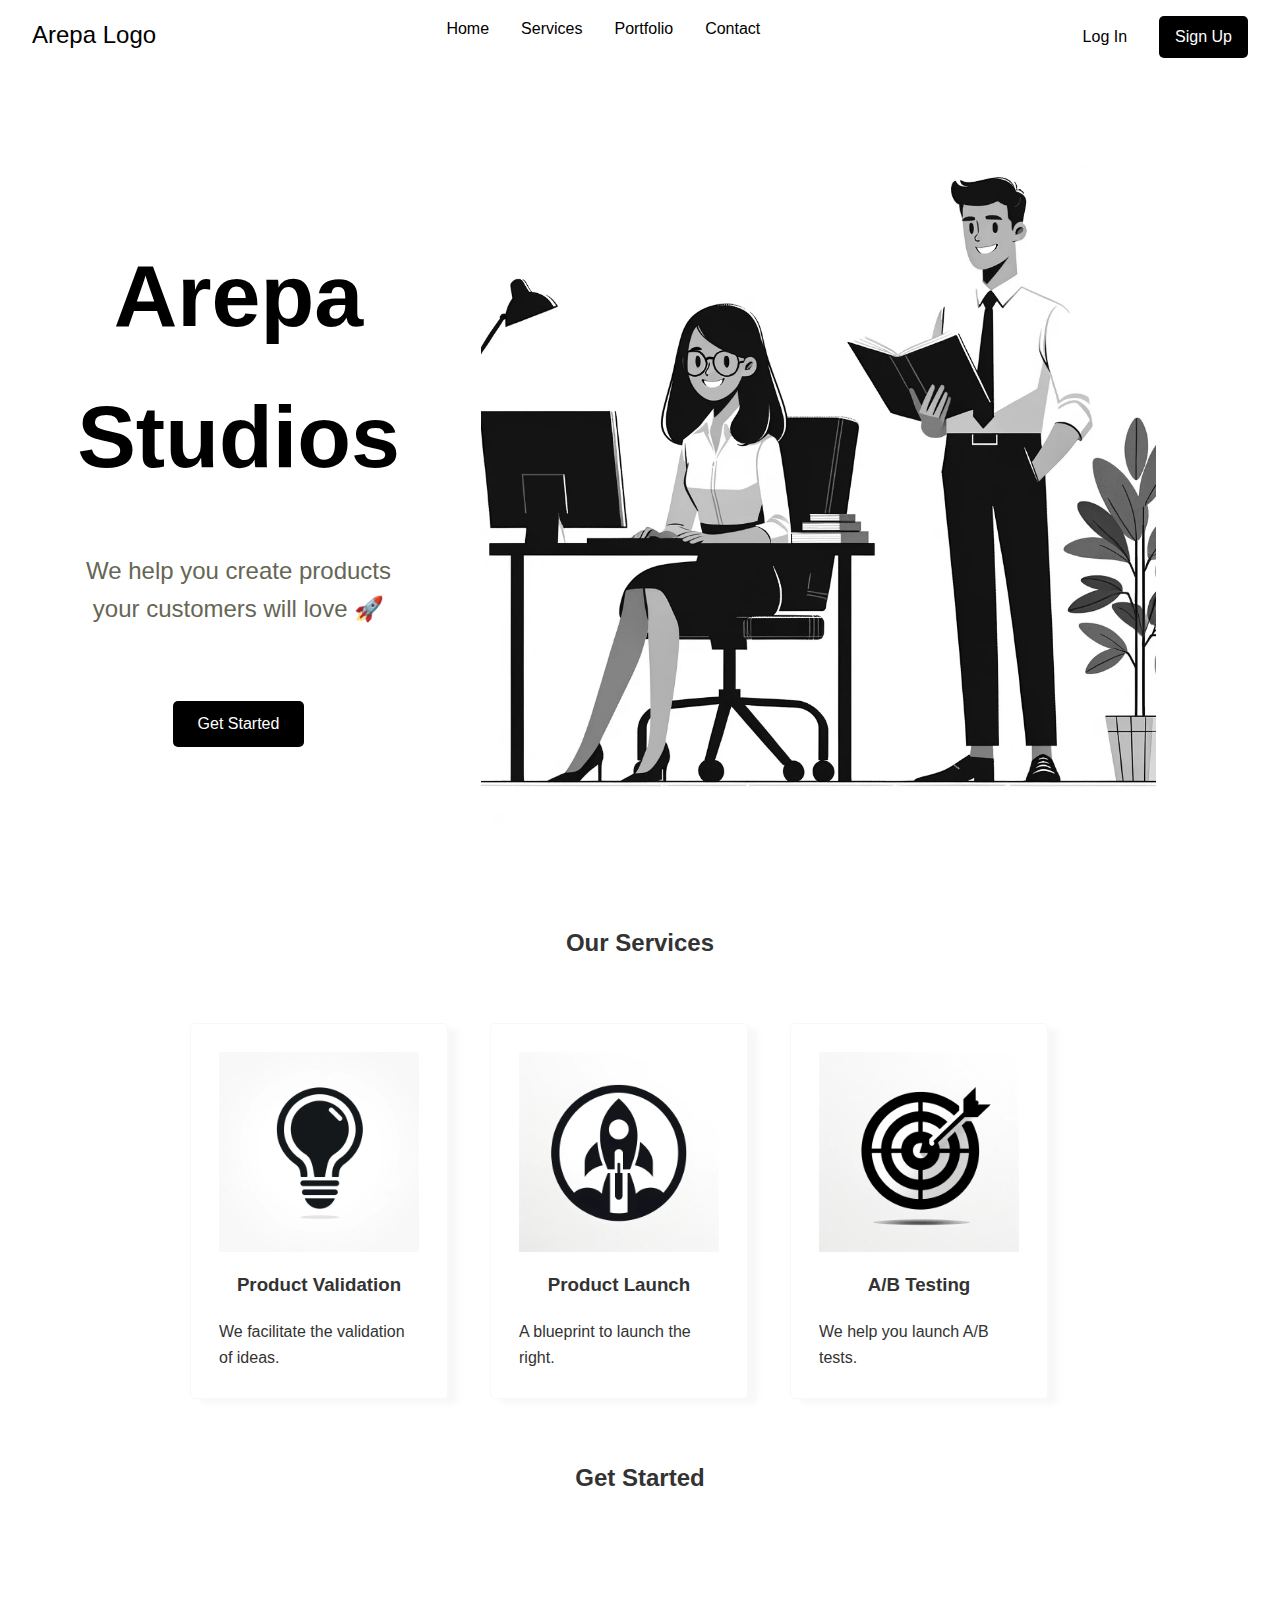
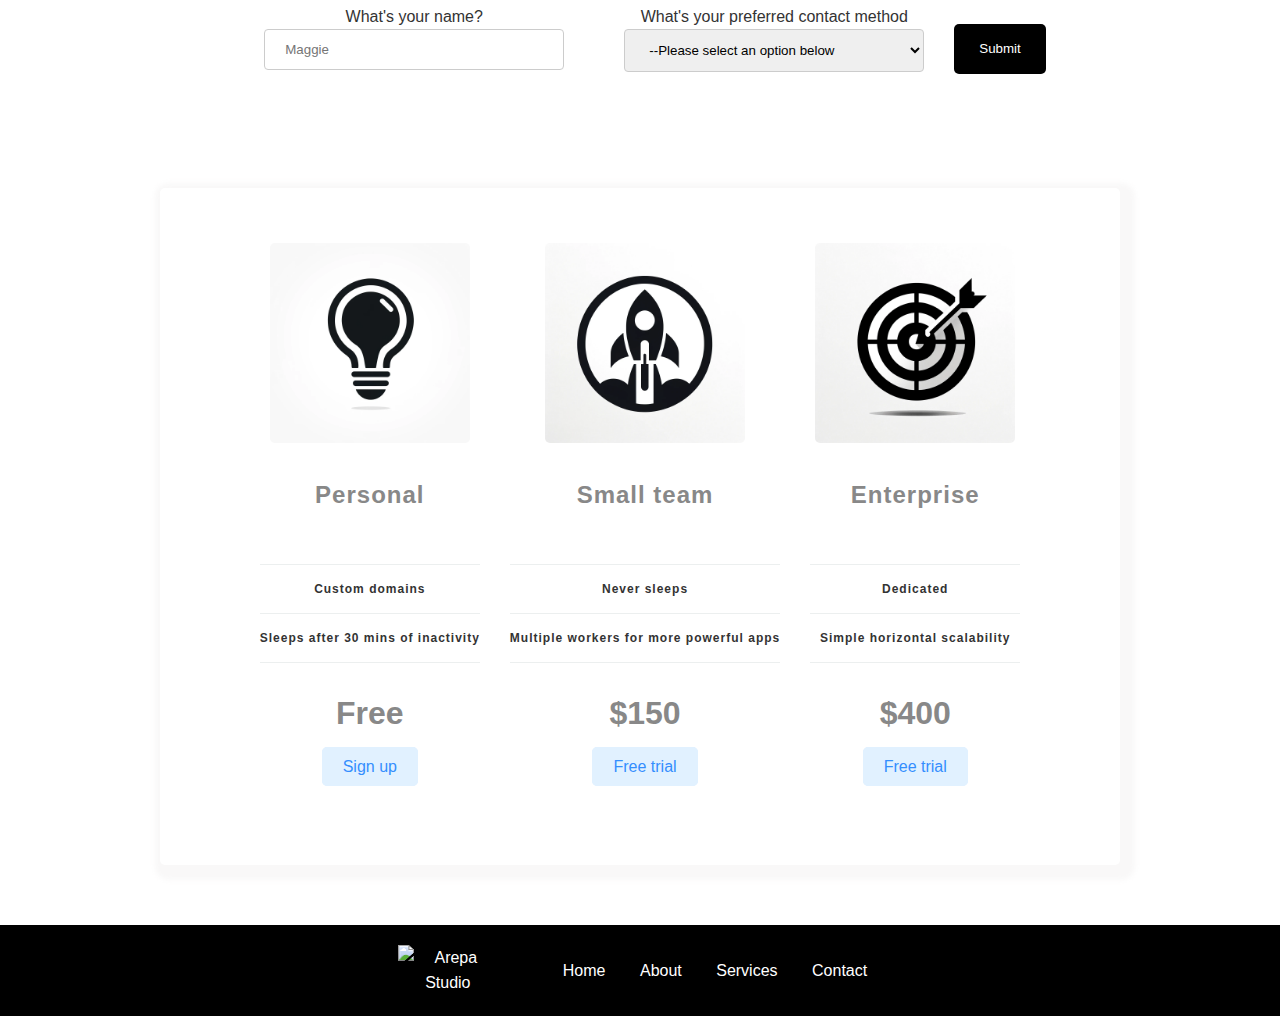
==== commit 72b6d242: "adds footer" ====
--- a/index.html
+++ b/index.html
@@ -1,236 +1,161 @@
 <!DOCTYPE html>
 <html lang="en">
-	<head>
-		<meta charset="UTF-8" />
-		<meta
-			name="viewport"
-			content="width=device-width, initial-scale=1.0" />
-		<title>Grow your business Arepa Studios</title>
-		<link
-			rel="stylesheet"
-			href="index.css " />
-	</head>
-	<body>
-		<header>
-			<nav id="nav-bar">
-				<div class="logo">Arepa Logo</div>
-				<ul class="nav-links">
-					<li><a href="#home">Home</a></li>
-					<li><a href="#services">Services</a></li>
-					<li><a href="#portfolio">Portfolio</a></li>
-					<li><a href="#contact">Contact</a></li>
-				</ul>
-				<div class="auth-buttons">
-					<a
-						href="#login"
-						class="log-in"
-						>Log In</a
-					>
-					<a
-						href="#signup"
-						class="sign-up"
-						>Sign Up</a
-					>
-				</div>
-			</nav>
-			<nav id="burguer-nav-bar">
-				<div class="logo">Arepa Logo</div>
-				<ul class="nav-links">
-					<li><a href="#home">Home</a></li>
-					<li><a href="#services">Services</a></li>
-					<li><a href="#portfolio">Portfolio</a></li>
-					<li><a href="#contact">Contact</a></li>
-				</ul>
-				<div class="auth-buttons">
-					<a
-						href="#login"
-						class="log-in"
-						>Log In</a
-					>
-					<a
-						href="#signup"
-						class="sign-up"
-						>Sign Up</a
-					>
-				</div>
-			</nav>
-		</header>
-		<main>
-			<section
-				id="Hero"
-				class="Section">
-				<div class="Container">
-					<div id="hero-container">
-						<div
-							id="home-section"
-							class="hero">
-							<h1>Arepa Studios</h1>
-							<p>We help you create products your customers will love 🚀</p>
-							<div class="cta-buttons">
-								<a
-									href="#get-started"
-									class="btn-cta"
-									>Get Started</a
-								>
-							</div>
-						</div>
-						<div class="hero-image-section">
-							<img
-								src="assets/hero-image.png"
-								alt="working-to-help-you"
-								id="hero-image" />
+
+<head>
+	<meta charset="UTF-8" />
+	<meta name="viewport" content="width=device-width, initial-scale=1.0" />
+	<title>Grow your business Arepa Studios</title>
+	<link rel="stylesheet" href="index.css " />
+</head>
+
+<body>
+	<header>
+		<nav id="nav-bar">
+			<div class="logo">Arepa Logo</div>
+			<ul class="nav-links">
+				<li><a href="#home">Home</a></li>
+				<li><a href="#services">Services</a></li>
+				<li><a href="#portfolio">Portfolio</a></li>
+				<li><a href="#contact">Contact</a></li>
+			</ul>
+			<div class="auth-buttons">
+				<a href="#login" class="log-in">Log In</a>
+				<a href="#signup" class="sign-up">Sign Up</a>
+			</div>
+		</nav>
+		<nav id="burguer-nav-bar">
+			<div class="logo">Arepa Logo</div>
+			<ul class="nav-links">
+				<li><a href="#home">Home</a></li>
+				<li><a href="#services">Services</a></li>
+				<li><a href="#portfolio">Portfolio</a></li>
+				<li><a href="#contact">Contact</a></li>
+			</ul>
+			<div class="auth-buttons">
+				<a href="#login" class="log-in">Log In</a>
+				<a href="#signup" class="sign-up">Sign Up</a>
+			</div>
+		</nav>
+	</header>
+	<main>
+		<section id="Hero" class="Section">
+			<div class="Container">
+				<div id="hero-container">
+					<div id="home-section" class="hero">
+						<h1>Arepa Studios</h1>
+						<p>We help you create products your customers will love 🚀</p>
+						<div class="cta-buttons">
+							<a href="#get-started" class="btn-cta">Get Started</a>
 						</div>
 					</div>
-				</div>
-			</section>
-			<h2>Our Services</h2>
-			<section
-				class="Section"
-				id="cards section">
-				<div class="Container">
-					<div class="card-holder">
-						<div
-							class="card-div"
-							id="card-one">
-							<img
-								src="assets/lightbulb-ideation.webp"
-								alt="product ideation card"
-								class="product-image" />
-							<h3>Product Validation</h3>
-							<p>We facilitate the validation of ideas.</p>
-						</div>
-						<div
-							class="card-div"
-							id="card-two">
-							<img
-								src="assets/launch.webp"
-								alt="product launch card"
-								class="product-image" />
-							<h3>Product Launch</h3>
-							<p>A blueprint to launch the right.</p>
-						</div>
-						<div
-							class="card-div"
-							id="card-three">
-							<img
-								src="assets/pmf.webp"
-								alt="product Market-fit card"
-								class="product-image" />
-							<h3>A/B Testing</h3>
-							<p>We help you launch A/B tests.</p>
-						</div>
+					<div class="hero-image-section">
+						<img src="assets/hero-image.png" alt="working-to-help-you" id="hero-image" />
 					</div>
 				</div>
-			</section>
-			<h2>Get Started</h2>
-			<section
-				id="form"
-				class="Section">
-				<form
-					action="/service"
-					method="get"
-					id="contact-form"
-					class="form">
-					<div id="form-div">
-						<div class="form-input-div">
-							<label for="name-input">What's your name?</label>
-							<input
-								type="text"
-								id="name-input"
-								placeholder="Maggie"
-								name="name"
-								required="true"
-								minlength="3"
-								maxlength="30" />
-						</div>
-						<div
-							id="contact-method-div"
-							class="form-input-div">
-							<p>What's your preferred contact method</p>
-							<select
-								name="contact-method"
-								id="contact-method"
-								required="true">
-								<option value="">--Please select an option below</option>
-								<option value="Call">Call</option>
-								<option value="Text">Text</option>
-							</select>
-						</div>
-						<button
-							type="submit"
-							class="btn-cta"
-							id="form-button">
-							Submit
-						</button>
+			</div>
+		</section>
+		<h2>Our Services</h2>
+		<section class="Section" id="cards section">
+			<div class="Container">
+				<div class="card-holder">
+					<div class="card-div" id="card-one">
+						<img src="assets/lightbulb-ideation.webp" alt="product ideation card" class="product-image" />
+						<h3>Product Validation</h3>
+						<p>We facilitate the validation of ideas.</p>
 					</div>
-				</form>
-			</section>
-			<section class="Section">
-				<div class="Container panel-container">
-					<div class="panel pricing-table">
-						<div class="pricing-plan">
-							<img
-								src="assets/lightbulb-ideation.webp"
-								alt=""
-								class="pricing-img" />
-							<h2 class="pricing-header">Personal</h2>
-							<ul class="pricing-features">
-								<li class="pricing-features-item">Custom domains</li>
-								<li class="pricing-features-item">
-									Sleeps after 30 mins of inactivity
-								</li>
-							</ul>
-							<span class="pricing-price">Free</span>
-							<a
-								href="#/"
-								class="pricing-button"
-								>Sign up</a
-							>
-						</div>
-
-						<div class="pricing-plan">
-							<img
-								src="assets/launch.webp"
-								alt=""
-								class="pricing-img" />
-							<h2 class="pricing-header">Small team</h2>
-							<ul class="pricing-features">
-								<li class="pricing-features-item">Never sleeps</li>
-								<li class="pricing-features-item">
-									Multiple workers for more powerful apps
-								</li>
-							</ul>
-							<span class="pricing-price">$150</span>
-							<a
-								href="#/"
-								class="pricing-button is-featured"
-								>Free trial</a
-							>
-						</div>
-
-						<div class="pricing-plan">
-							<img
-								src="assets/pmf.webp"
-								alt=""
-								class="pricing-img" />
-							<h2 class="pricing-header">Enterprise</h2>
-							<ul class="pricing-features">
-								<li class="pricing-features-item">Dedicated</li>
-								<li class="pricing-features-item">
-									Simple horizontal scalability
-								</li>
-							</ul>
-							<span class="pricing-price">$400</span>
-							<a
-								href="#/"
-								class="pricing-button"
-								>Free trial</a
-							>
-						</div>
+					<div class="card-div" id="card-two">
+						<img src="assets/launch.webp" alt="product launch card" class="product-image" />
+						<h3>Product Launch</h3>
+						<p>A blueprint to launch the right.</p>
+					</div>
+					<div class="card-div" id="card-three">
+						<img src="assets/pmf.webp" alt="product Market-fit card" class="product-image" />
+						<h3>A/B Testing</h3>
+						<p>We help you launch A/B tests.</p>
 					</div>
 				</div>
-			</section>
-		</main>
-		<footer></footer>
-	</body>
-</html>
+			</div>
+		</section>
+		<h2>Get Started</h2>
+		<section id="form" class="Section">
+			<form action="/service" method="get" id="contact-form" class="form">
+				<div id="form-div">
+					<div class="form-input-div">
+						<label for="name-input">What's your name?</label>
+						<input type="text" id="name-input" placeholder="Maggie" name="name" required="true"
+							minlength="3" maxlength="30" />
+					</div>
+					<div id="contact-method-div" class="form-input-div">
+						<p>What's your preferred contact method</p>
+						<select name="contact-method" id="contact-method" required="true">
+							<option value="">--Please select an option below</option>
+							<option value="Call">Call</option>
+							<option value="Text">Text</option>
+						</select>
+					</div>
+					<button type="submit" class="btn-cta" id="form-button">
+						Submit
+					</button>
+				</div>
+			</form>
+		</section>
+		<section class="Section">
+			<div class="Container panel-container">
+				<div class="panel pricing-table">
+					<div class="pricing-plan">
+						<img src="assets/lightbulb-ideation.webp" alt="" class="pricing-img" />
+						<h2 class="pricing-header">Personal</h2>
+						<ul class="pricing-features">
+							<li class="pricing-features-item">Custom domains</li>
+							<li class="pricing-features-item">
+								Sleeps after 30 mins of inactivity
+							</li>
+						</ul>
+						<span class="pricing-price">Free</span>
+						<a href="#/" class="pricing-button">Sign up</a>
+					</div>
+
+					<div class="pricing-plan">
+						<img src="assets/launch.webp" alt="" class="pricing-img" />
+						<h2 class="pricing-header">Small team</h2>
+						<ul class="pricing-features">
+							<li class="pricing-features-item">Never sleeps</li>
+							<li class="pricing-features-item">
+								Multiple workers for more powerful apps
+							</li>
+						</ul>
+						<span class="pricing-price">$150</span>
+						<a href="#/" class="pricing-button is-featured">Free trial</a>
+					</div>
+
+					<div class="pricing-plan">
+						<img src="assets/pmf.webp" alt="" class="pricing-img" />
+						<h2 class="pricing-header">Enterprise</h2>
+						<ul class="pricing-features">
+							<li class="pricing-features-item">Dedicated</li>
+							<li class="pricing-features-item">
+								Simple horizontal scalability
+							</li>
+						</ul>
+						<span class="pricing-price">$400</span>
+						<a href="#/" class="pricing-button">Free trial</a>
+					</div>
+				</div>
+			</div>
+		</section>
+	</main>
+
+	<footer class="footer">
+		<div class="footer-content">
+			<img src="logo.png" alt="Arepa Studio" class="footer-logo">
+			<div class="footer-links">
+				<a href="#home">Home</a>
+				<a href="#about">About</a>
+				<a href="#services">Services</a>
+				<a href="#contact">Contact</a>
+			</div>
+		</div>
+	</footer>
+</body>
+
+</html>--- a/index.css
+++ b/index.css
@@ -6,10 +6,12 @@
 	margin: 0;
 	padding: 0;
 }
+
 ol,
 ul {
 	list-style: none;
 }
+
 body {
 	font-family: 'Arial', sans-serif;
 	line-height: 1.6;
@@ -23,26 +25,32 @@
 	top: 0px;
 	left: 0px;
 }
+
 h1,
 h2 {
 	display: flex;
 	justify-content: center;
 }
+
 .logo {
 	font-size: 1.5em;
 	color: #000;
 }
+
 .nav-links {
 	list-style: none;
 	display: flex;
 }
+
 .nav-links li {
 	padding: 0 1em;
 }
+
 .nav-links a {
 	text-decoration: none;
 	color: #000;
 }
+
 .auth-buttons {
 	display: flex;
 }
@@ -64,9 +72,11 @@
 	background-color: black;
 	color: white;
 }
+
 .Section {
 	margin: 60px 60px;
 }
+
 .hero {
 	text-align: center;
 	padding: 4em 1em;
@@ -101,6 +111,7 @@
 	cursor: pointer;
 	background-color: #000;
 }
+
 .btn-cta:hover {
 	background-color: gray;
 	position: relative;
@@ -109,15 +120,18 @@
 	transition: background-color 1s ease;
 	transform: rotate(360deg);
 }
+
 .hero-image-section {
 	text-align: center;
 	padding: 0.75em 2em;
 }
+
 .card-holder {
 	display: grid;
 	grid-template-columns: [one] 1fr [two] 300px [three] 300px [four] 300px [five] 1fr;
 	justify-content: center;
 }
+
 .card-div {
 	display: flex;
 	max-width: 200px;
@@ -130,14 +144,17 @@
 	padding: 28px;
 	box-shadow: 10px 5px 5px #e6e3e33f;
 }
+
 .product-image {
 	max-width: 200px;
 }
+
 .Container,
 .panel_container {
 	display: flex;
 	justify-content: center;
 }
+
 .panel {
 	background-color: white;
 	box-shadow: 5px 5px 5px 10px #e6e3e33f;
@@ -151,27 +168,33 @@
 	text-align: center;
 	/* text-transform: uppercase; */
 }
+
 .pricing-plan {
 	border-bottom: none;
 	padding-bottom: 55px;
 	margin: 15px 15px;
 }
+
 .pricing-plan:last-child {
 	border-right: none;
 }
+
 .pricing-img {
 	max-width: 200px;
 	border-radius: 5px;
 	margin: 25px 5px;
 }
+
 .pricing-header {
 	color: #888;
 	font-weight: 600;
 	letter-spacing: 1px;
 }
+
 .pricing-features {
 	margin: 50px 0 25px;
 }
+
 .pricing-features-item {
 	font-weight: 600;
 	letter-spacing: 1px;
@@ -180,9 +203,11 @@
 	padding: 15px 0;
 	border-top: 1px solid #ecefef;
 }
+
 .pricing-features-item:last-child {
 	border-bottom: 1px solid #ecefef;
 }
+
 .pricing-price {
 	color: #888;
 	display: block;
@@ -190,6 +215,7 @@
 	font-weight: 700;
 	margin: 15px;
 }
+
 .pricing-button {
 	border: 1px solid #e1f1ff;
 	background-color: #e1f1ff;
@@ -200,48 +226,88 @@
 	margin: 25px 0;
 	transition: all 200ms ease-in-out;
 }
+
 .pricing-button:hover,
 .pricing-button:focus {
 	background-color: #9dd1ff;
 }
+
+.footer {
+	background-color: black;
+	color: white;
+	text-align: center;
+	padding: 20px 0;
+}
+
+.footer-content {
+	display: flex;
+	justify-content: center;
+	align-items: center;
+	gap: 50px;
+}
+
+.footer-logo {
+	max-width: 100px;
+	/* Adjust size as needed */
+}
+
+.footer-links a {
+	color: white;
+	text-decoration: none;
+	margin: 0 15px;
+	font-size: 16px;
+}
+
+.footer-links a:hover {
+	text-decoration: underline;
+}
+
 #hero-image {
 	max-width: 675px;
 	padding: 0.75em 2em;
 }
+
 #main {
 	display: flex;
 	justify-content: center;
 }
+
 #nav-bar {
 	display: flex;
 	flex-direction: row;
 	justify-content: space-between;
 }
+
 #burguer-nav-bar {
 	display: none;
 }
+
 #table-section {
 	display: flex;
 	justify-content: center;
 	text-align: center;
 	padding: 4em 1em;
 }
+
 #form {
 	display: flex;
 	justify-content: center;
 	text-align: center;
 	padding: 1em 1em;
 }
+
 #form-div {
 	display: flex;
 	flex-direction: row;
 	margin-bottom: 10px;
 }
+
 .form-input-div {
 	display: flex;
 	flex-direction: column;
 	margin: 30px;
 }
+
 #hero-container {
 	display: flex;
 	flex-direction: row;
@@ -249,33 +315,41 @@
 	align-items: center;
 	/* margin: 60px 0 20px 0; */
 }
+
 #home-section {
 	display: flex;
 	flex-direction: column;
 }
+
 #card-one {
 	grid-column-start: two;
 }
+
 #card-two {
 	grid-column-start: three;
 }
+
 #card-three {
 	grid-column-start: four;
 }
+
 #contact-method-div {
 	width: 300px;
 }
+
 #contact-method {
 	padding: 12px 20px;
 	border: 1px solid #ccc;
 	border-radius: 4px;
 	box-sizing: border-box;
 }
+
 #form-button {
 	max-width: 100px;
 	max-height: 50px;
 	margin-top: 50px;
 }
+
 #name-input {
 	width: 300px;
 	padding: 12px 20px;
@@ -283,10 +357,12 @@
 	border-radius: 4px;
 	box-sizing: border-box;
 }
+
 #text-div {
 	display: flex;
 	justify-content: center;
 }
+
 @media (max-width: 768px) {
 	nav {
 		display: flex;
@@ -299,6 +375,7 @@
 		top: 0px;
 		left: 0px;
 	}
+
 	nav ul,
 	nav div {
 		display: flex;
@@ -308,19 +385,23 @@
 	.hero {
 		padding: 2em 1em;
 	}
+
 	#hero-container {
 		display: flex;
 		flex-direction: column;
 		justify-content: center;
 		align-items: center;
 	}
+
 	.cta-buttons {
 		flex-direction: column;
 	}
+
 	.product-image {
 		max-width: 150px;
 	}
 }
+
 @media (max-width: 435px) {
 	#hero-container {
 		display: flex;
@@ -328,9 +409,11 @@
 		justify-content: center;
 		align-items: center;
 	}
+
 	#hero-image {
 		max-width: 390px;
 	}
+
 	.panel {
 		background-color: white;
 		box-shadow: 5px 5px 5px 10px #e6e3e33f;
@@ -344,31 +427,38 @@
 		text-align: center;
 		/* text-transform: uppercase; */
 	}
+
 	.btn-cta {
 		max-width: 350px;
 		margin: 25px 50px;
 	}
+
 	.pricing-plan {
 		flex-direction: column;
 		padding-bottom: 55px;
 		margin: 15px 0;
 	}
+
 	.pricing-plan:last-child {
 		border-bottom: none;
 	}
+
 	.pricing-img {
 		max-width: 200px;
 		border-radius: 5px;
 		margin: 25px 5px;
 	}
+
 	.pricing-header {
 		color: #888;
 		font-weight: 600;
 		letter-spacing: 1px;
 	}
+
 	.pricing-features {
 		margin: 50px 0 25px;
 	}
+
 	.pricing-features-item {
 		font-weight: 600;
 		letter-spacing: 1px;
@@ -377,25 +467,32 @@
 		padding: 15px 0;
 		border-top: 1px solid #ecefef;
 	}
+
 	.card-holder {
 		grid-template-columns: [one] 120px [two] 120px [three] 120px;
 	}
+
 	.card-div {
 		width: 100px;
 		padding: 15px;
 	}
+
 	.product-image {
 		max-width: 100px;
 	}
+
 	#card-one {
 		grid-column-start: one;
 	}
+
 	#card-two {
 		grid-column-start: two;
 	}
+
 	#card-three {
 		grid-column-start: three;
 	}
+
 	#form-div {
 		display: flex;
 		flex-direction: column;
@@ -403,9 +500,10 @@
 		width: 200px;
 		margin-bottom: 10px;
 	}
+
 	.form-input-div {
 		display: flex;
 		flex-direction: column;
 		margin: 30px;
 	}
-}
+}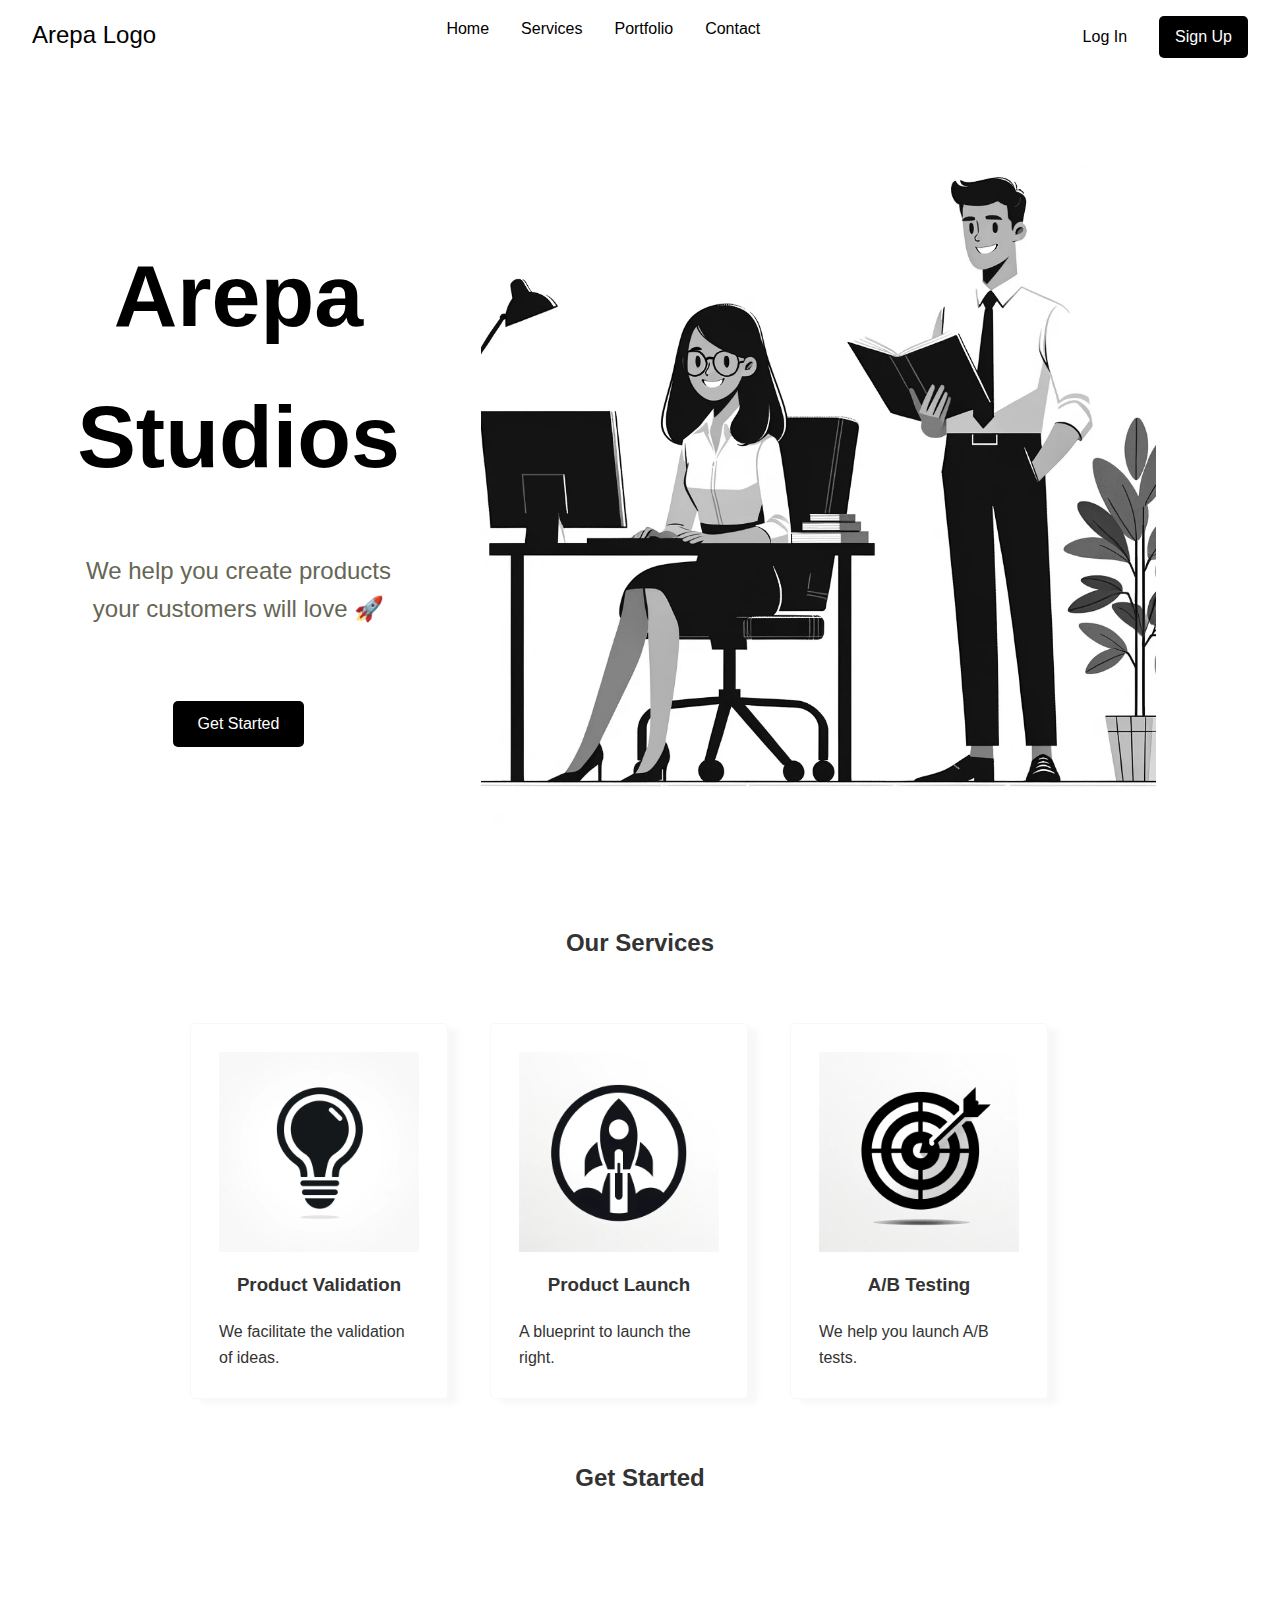
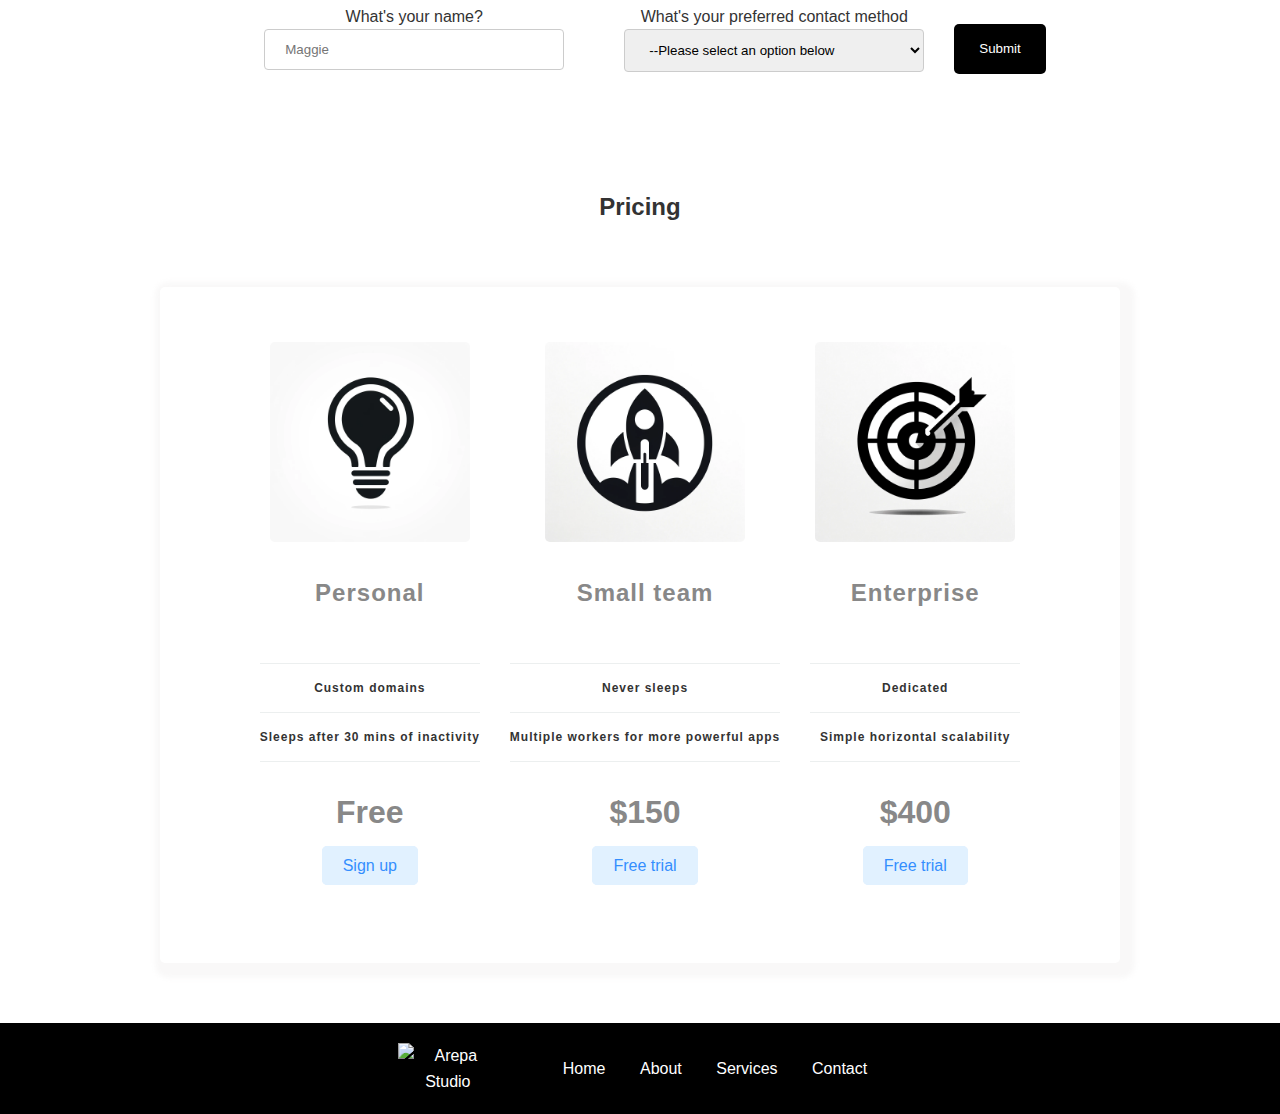
==== commit 699df573: "adds pricing" ====
--- a/index.html
+++ b/index.html
@@ -1,161 +1,252 @@
 <!DOCTYPE html>
 <html lang="en">
-
-<head>
-	<meta charset="UTF-8" />
-	<meta name="viewport" content="width=device-width, initial-scale=1.0" />
-	<title>Grow your business Arepa Studios</title>
-	<link rel="stylesheet" href="index.css " />
-</head>
-
-<body>
-	<header>
-		<nav id="nav-bar">
-			<div class="logo">Arepa Logo</div>
-			<ul class="nav-links">
-				<li><a href="#home">Home</a></li>
-				<li><a href="#services">Services</a></li>
-				<li><a href="#portfolio">Portfolio</a></li>
-				<li><a href="#contact">Contact</a></li>
-			</ul>
-			<div class="auth-buttons">
-				<a href="#login" class="log-in">Log In</a>
-				<a href="#signup" class="sign-up">Sign Up</a>
+	<head>
+		<meta charset="UTF-8" />
+		<meta
+			name="viewport"
+			content="width=device-width, initial-scale=1.0" />
+		<title>Grow your business Arepa Studios</title>
+		<link
+			rel="stylesheet"
+			href="index.css " />
+	</head>
+
+	<body>
+		<header>
+			<nav id="nav-bar">
+				<div class="logo">Arepa Logo</div>
+				<ul class="nav-links">
+					<li><a href="#home">Home</a></li>
+					<li><a href="#services">Services</a></li>
+					<li><a href="#portfolio">Portfolio</a></li>
+					<li><a href="#contact">Contact</a></li>
+				</ul>
+				<div class="auth-buttons">
+					<a
+						href="#login"
+						class="log-in"
+						>Log In</a
+					>
+					<a
+						href="#signup"
+						class="sign-up"
+						>Sign Up</a
+					>
+				</div>
+			</nav>
+			<nav id="burguer-nav-bar">
+				<div class="logo">Arepa Logo</div>
+				<ul class="nav-links">
+					<li><a href="#home">Home</a></li>
+					<li><a href="#services">Services</a></li>
+					<li><a href="#portfolio">Portfolio</a></li>
+					<li><a href="#contact">Contact</a></li>
+				</ul>
+				<div class="auth-buttons">
+					<a
+						href="#login"
+						class="log-in"
+						>Log In</a
+					>
+					<a
+						href="#signup"
+						class="sign-up"
+						>Sign Up</a
+					>
+				</div>
+			</nav>
+		</header>
+		<main>
+			<section
+				id="Hero"
+				class="Section">
+				<div class="Container">
+					<div id="hero-container">
+						<div
+							id="home-section"
+							class="hero">
+							<h1>Arepa Studios</h1>
+							<p>We help you create products your customers will love 🚀</p>
+							<div class="cta-buttons">
+								<a
+									href="#get-started"
+									class="btn-cta"
+									>Get Started</a
+								>
+							</div>
+						</div>
+						<div class="hero-image-section">
+							<img
+								src="assets/hero-image.png"
+								alt="working-to-help-you"
+								id="hero-image" />
+						</div>
+					</div>
+				</div>
+			</section>
+			<h2>Our Services</h2>
+			<section
+				class="Section"
+				id="cards section">
+				<div class="Container">
+					<div class="card-holder">
+						<div
+							class="card-div"
+							id="card-one">
+							<img
+								src="assets/lightbulb-ideation.webp"
+								alt="product ideation card"
+								class="product-image" />
+							<h3>Product Validation</h3>
+							<p>We facilitate the validation of ideas.</p>
+						</div>
+						<div
+							class="card-div"
+							id="card-two">
+							<img
+								src="assets/launch.webp"
+								alt="product launch card"
+								class="product-image" />
+							<h3>Product Launch</h3>
+							<p>A blueprint to launch the right.</p>
+						</div>
+						<div
+							class="card-div"
+							id="card-three">
+							<img
+								src="assets/pmf.webp"
+								alt="product Market-fit card"
+								class="product-image" />
+							<h3>A/B Testing</h3>
+							<p>We help you launch A/B tests.</p>
+						</div>
+					</div>
+				</div>
+			</section>
+			<h2>Get Started</h2>
+			<section
+				id="form"
+				class="Section">
+				<form
+					action="/service"
+					method="get"
+					id="contact-form"
+					class="form">
+					<div id="form-div">
+						<div class="form-input-div">
+							<label for="name-input">What's your name?</label>
+							<input
+								type="text"
+								id="name-input"
+								placeholder="Maggie"
+								name="name"
+								required="true"
+								minlength="3"
+								maxlength="30" />
+						</div>
+						<div
+							id="contact-method-div"
+							class="form-input-div">
+							<p>What's your preferred contact method</p>
+							<select
+								name="contact-method"
+								id="contact-method"
+								required="true">
+								<option value="">--Please select an option below</option>
+								<option value="Call">Call</option>
+								<option value="Text">Text</option>
+							</select>
+						</div>
+						<button
+							type="submit"
+							class="btn-cta"
+							id="form-button">
+							Submit
+						</button>
+					</div>
+				</form>
+			</section>
+			<h2>Pricing</h2>
+			<section class="Section">
+				<div class="Container panel-container">
+					<div class="panel pricing-table">
+						<div class="pricing-plan">
+							<img
+								src="assets/lightbulb-ideation.webp"
+								alt=""
+								class="pricing-img" />
+							<h2 class="pricing-header">Personal</h2>
+							<ul class="pricing-features">
+								<li class="pricing-features-item">Custom domains</li>
+								<li class="pricing-features-item">
+									Sleeps after 30 mins of inactivity
+								</li>
+							</ul>
+							<span class="pricing-price">Free</span>
+							<a
+								href="#/"
+								class="pricing-button"
+								>Sign up</a
+							>
+						</div>
+
+						<div class="pricing-plan">
+							<img
+								src="assets/launch.webp"
+								alt=""
+								class="pricing-img" />
+							<h2 class="pricing-header">Small team</h2>
+							<ul class="pricing-features">
+								<li class="pricing-features-item">Never sleeps</li>
+								<li class="pricing-features-item">
+									Multiple workers for more powerful apps
+								</li>
+							</ul>
+							<span class="pricing-price">$150</span>
+							<a
+								href="#/"
+								class="pricing-button is-featured"
+								>Free trial</a
+							>
+						</div>
+
+						<div class="pricing-plan">
+							<img
+								src="assets/pmf.webp"
+								alt=""
+								class="pricing-img" />
+							<h2 class="pricing-header">Enterprise</h2>
+							<ul class="pricing-features">
+								<li class="pricing-features-item">Dedicated</li>
+								<li class="pricing-features-item">
+									Simple horizontal scalability
+								</li>
+							</ul>
+							<span class="pricing-price">$400</span>
+							<a
+								href="#/"
+								class="pricing-button"
+								>Free trial</a
+							>
+						</div>
+					</div>
+				</div>
+			</section>
+		</main>
+
+		<footer class="footer">
+			<div class="footer-content">
+				<img
+					src="logo.png"
+					alt="Arepa Studio"
+					class="footer-logo" />
+				<div class="footer-links">
+					<a href="#home">Home</a>
+					<a href="#about">About</a>
+					<a href="#services">Services</a>
+					<a href="#contact">Contact</a>
+				</div>
 			</div>
-		</nav>
-		<nav id="burguer-nav-bar">
-			<div class="logo">Arepa Logo</div>
-			<ul class="nav-links">
-				<li><a href="#home">Home</a></li>
-				<li><a href="#services">Services</a></li>
-				<li><a href="#portfolio">Portfolio</a></li>
-				<li><a href="#contact">Contact</a></li>
-			</ul>
-			<div class="auth-buttons">
-				<a href="#login" class="log-in">Log In</a>
-				<a href="#signup" class="sign-up">Sign Up</a>
-			</div>
-		</nav>
-	</header>
-	<main>
-		<section id="Hero" class="Section">
-			<div class="Container">
-				<div id="hero-container">
-					<div id="home-section" class="hero">
-						<h1>Arepa Studios</h1>
-						<p>We help you create products your customers will love 🚀</p>
-						<div class="cta-buttons">
-							<a href="#get-started" class="btn-cta">Get Started</a>
-						</div>
-					</div>
-					<div class="hero-image-section">
-						<img src="assets/hero-image.png" alt="working-to-help-you" id="hero-image" />
-					</div>
-				</div>
-			</div>
-		</section>
-		<h2>Our Services</h2>
-		<section class="Section" id="cards section">
-			<div class="Container">
-				<div class="card-holder">
-					<div class="card-div" id="card-one">
-						<img src="assets/lightbulb-ideation.webp" alt="product ideation card" class="product-image" />
-						<h3>Product Validation</h3>
-						<p>We facilitate the validation of ideas.</p>
-					</div>
-					<div class="card-div" id="card-two">
-						<img src="assets/launch.webp" alt="product launch card" class="product-image" />
-						<h3>Product Launch</h3>
-						<p>A blueprint to launch the right.</p>
-					</div>
-					<div class="card-div" id="card-three">
-						<img src="assets/pmf.webp" alt="product Market-fit card" class="product-image" />
-						<h3>A/B Testing</h3>
-						<p>We help you launch A/B tests.</p>
-					</div>
-				</div>
-			</div>
-		</section>
-		<h2>Get Started</h2>
-		<section id="form" class="Section">
-			<form action="/service" method="get" id="contact-form" class="form">
-				<div id="form-div">
-					<div class="form-input-div">
-						<label for="name-input">What's your name?</label>
-						<input type="text" id="name-input" placeholder="Maggie" name="name" required="true"
-							minlength="3" maxlength="30" />
-					</div>
-					<div id="contact-method-div" class="form-input-div">
-						<p>What's your preferred contact method</p>
-						<select name="contact-method" id="contact-method" required="true">
-							<option value="">--Please select an option below</option>
-							<option value="Call">Call</option>
-							<option value="Text">Text</option>
-						</select>
-					</div>
-					<button type="submit" class="btn-cta" id="form-button">
-						Submit
-					</button>
-				</div>
-			</form>
-		</section>
-		<section class="Section">
-			<div class="Container panel-container">
-				<div class="panel pricing-table">
-					<div class="pricing-plan">
-						<img src="assets/lightbulb-ideation.webp" alt="" class="pricing-img" />
-						<h2 class="pricing-header">Personal</h2>
-						<ul class="pricing-features">
-							<li class="pricing-features-item">Custom domains</li>
-							<li class="pricing-features-item">
-								Sleeps after 30 mins of inactivity
-							</li>
-						</ul>
-						<span class="pricing-price">Free</span>
-						<a href="#/" class="pricing-button">Sign up</a>
-					</div>
-
-					<div class="pricing-plan">
-						<img src="assets/launch.webp" alt="" class="pricing-img" />
-						<h2 class="pricing-header">Small team</h2>
-						<ul class="pricing-features">
-							<li class="pricing-features-item">Never sleeps</li>
-							<li class="pricing-features-item">
-								Multiple workers for more powerful apps
-							</li>
-						</ul>
-						<span class="pricing-price">$150</span>
-						<a href="#/" class="pricing-button is-featured">Free trial</a>
-					</div>
-
-					<div class="pricing-plan">
-						<img src="assets/pmf.webp" alt="" class="pricing-img" />
-						<h2 class="pricing-header">Enterprise</h2>
-						<ul class="pricing-features">
-							<li class="pricing-features-item">Dedicated</li>
-							<li class="pricing-features-item">
-								Simple horizontal scalability
-							</li>
-						</ul>
-						<span class="pricing-price">$400</span>
-						<a href="#/" class="pricing-button">Free trial</a>
-					</div>
-				</div>
-			</div>
-		</section>
-	</main>
-
-	<footer class="footer">
-		<div class="footer-content">
-			<img src="logo.png" alt="Arepa Studio" class="footer-logo">
-			<div class="footer-links">
-				<a href="#home">Home</a>
-				<a href="#about">About</a>
-				<a href="#services">Services</a>
-				<a href="#contact">Contact</a>
-			</div>
-		</div>
-	</footer>
-</body>
-
-</html>+		</footer>
+	</body>
+</html>
